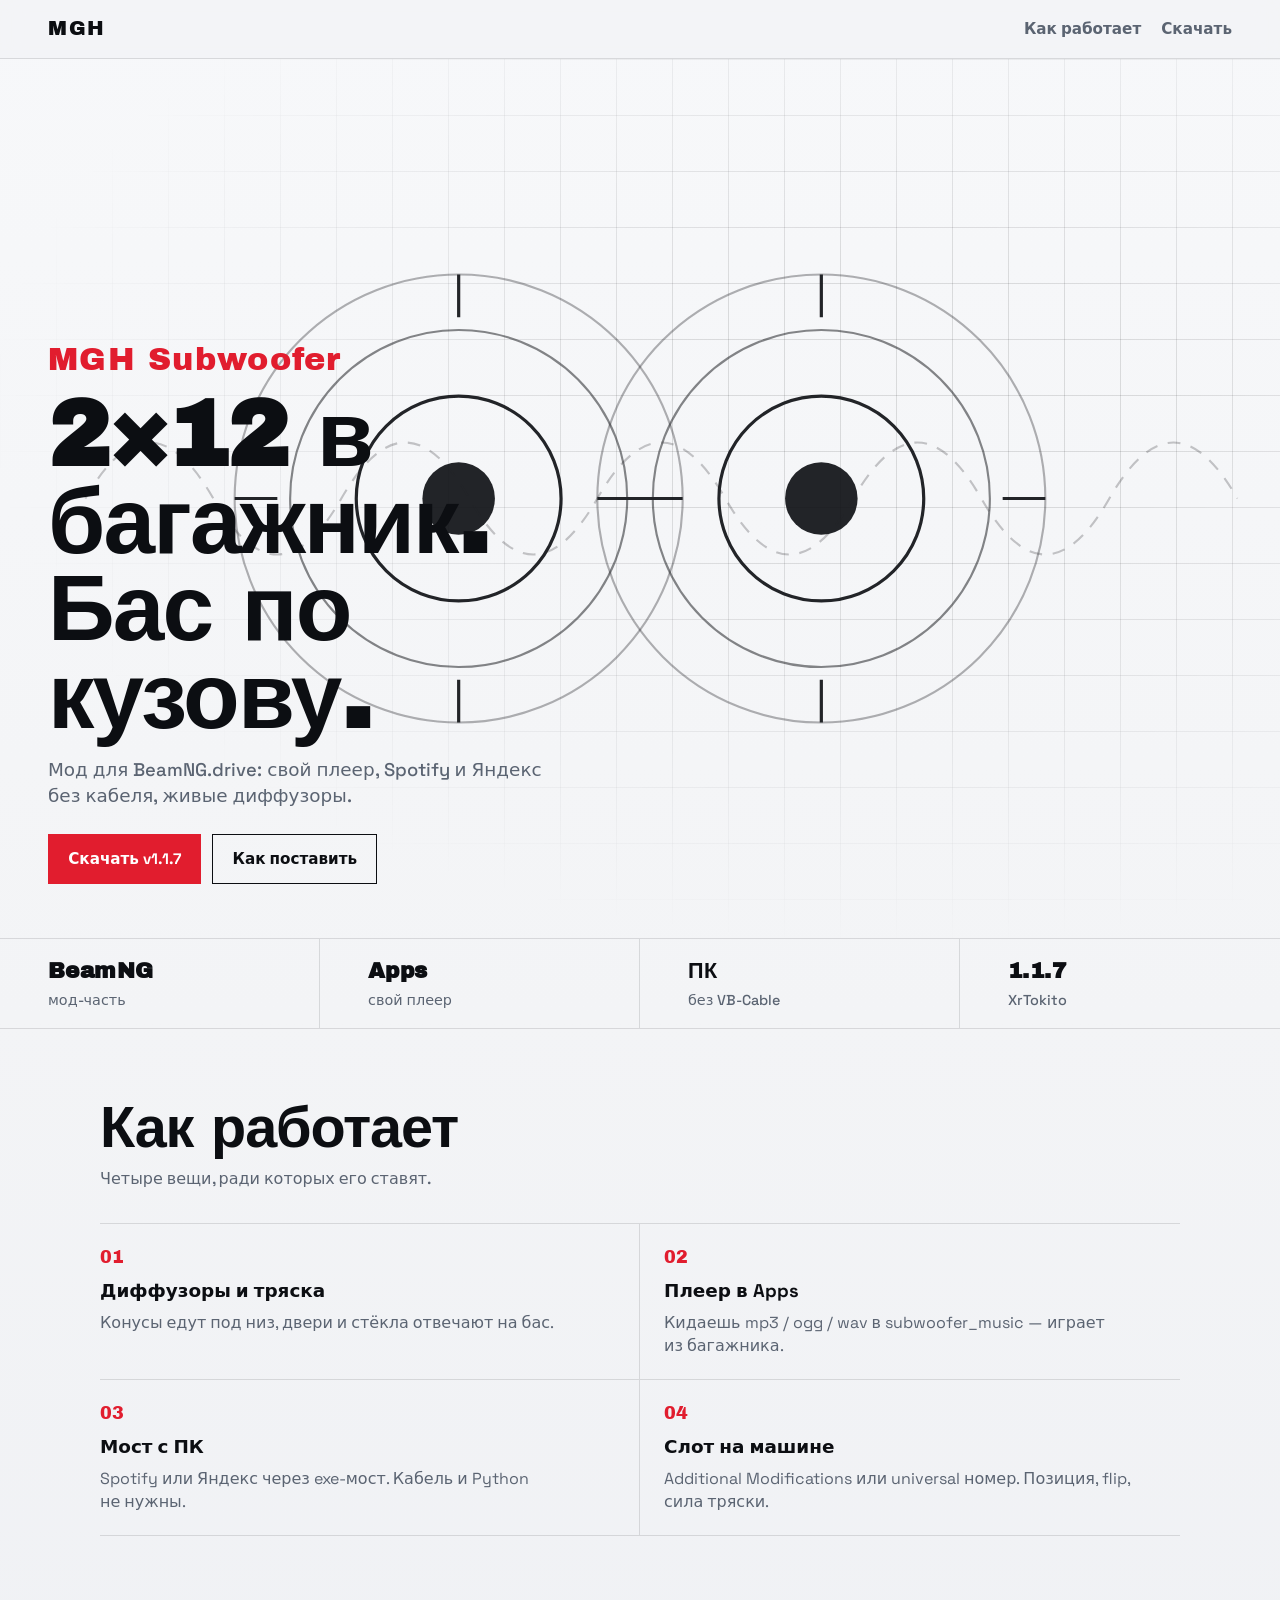
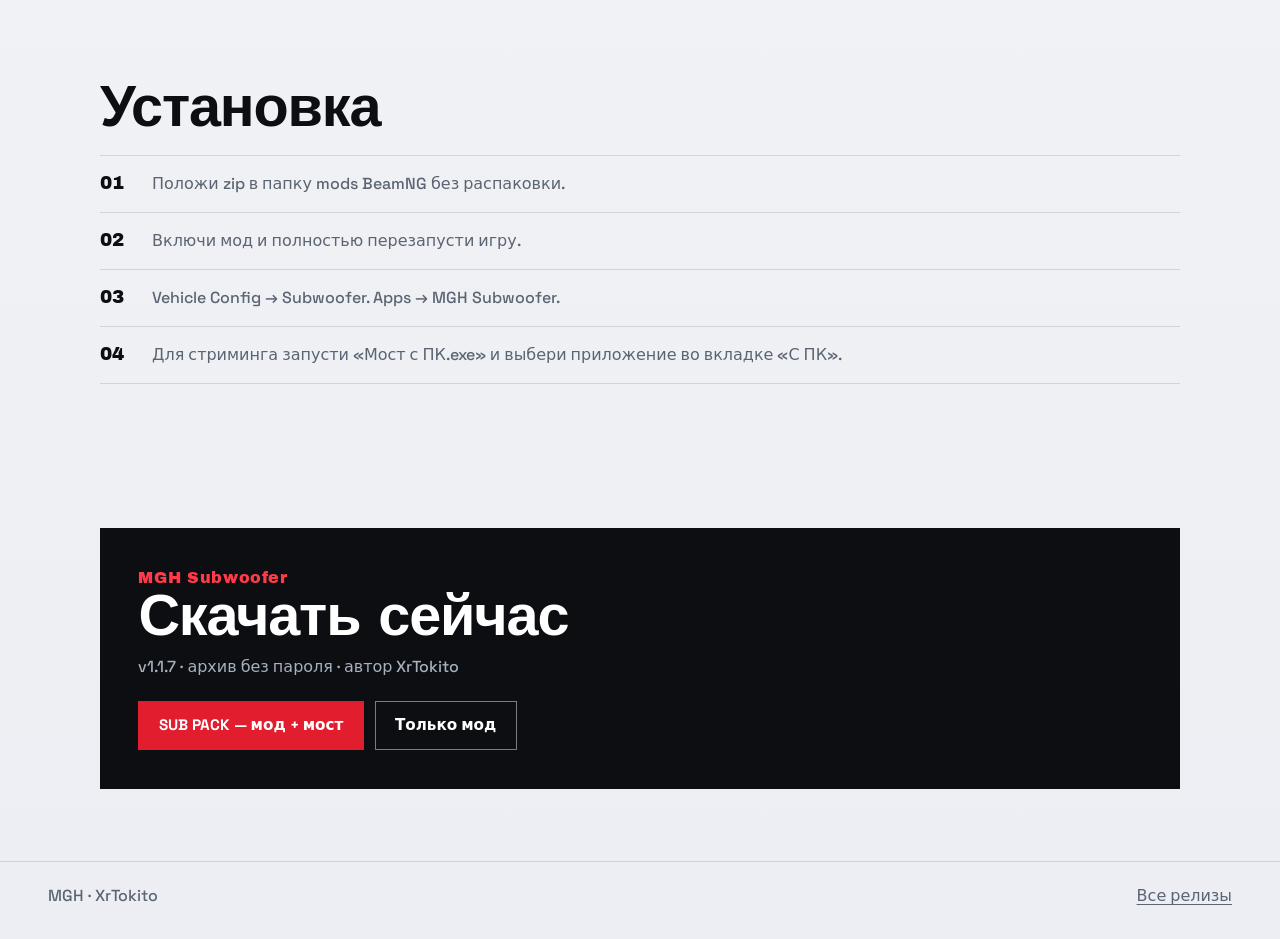
==== index.html @ 88560582 "Drop unused pathbox styles. Co-authored-by: Cursor <cursoragent@cursor.com>" ====
<!DOCTYPE html>
<html lang="ru">
<head>
  <meta charset="utf-8" />
  <meta name="viewport" content="width=device-width, initial-scale=1" />
  <title>MGH Subwoofer — мод для BeamNG.drive</title>
  <meta name="description" content="MGH Subwoofer 2x12: плеер, захват Spotify/Яндекс без кабеля, живые диффузоры и тряска кузова в BeamNG.drive." />
  <meta property="og:title" content="MGH Subwoofer" />
  <meta property="og:description" content="2×12 саб для BeamNG.drive. Скачать v1.1.7." />
  <meta name="theme-color" content="#F3F4F6" />
  <link rel="preconnect" href="https://fonts.googleapis.com" />
  <link rel="preconnect" href="https://fonts.gstatic.com" crossorigin />
  <link href="https://fonts.googleapis.com/css2?family=Archivo+Black&family=Space+Grotesk:wght@400;500;600;700&display=swap" rel="stylesheet" />
  <link rel="stylesheet" href="styles.css?v=8" />
</head>
<body>
  <a class="skip" href="#download">К скачиванию</a>

  <header class="nav">
    <a class="nav__logo" href="#">MGH</a>
    <div class="nav__links">
      <a href="#how">Как работает</a>
      <a href="#download">Скачать</a>
    </div>
  </header>

  <main>
    <section class="hero">
      <div class="hero__stage" aria-hidden="true">
        <div class="hero__grid"></div>
        <svg class="hero__cones" viewBox="0 0 1200 720" fill="none" xmlns="http://www.w3.org/2000/svg">
          <g class="cone cone--a">
            <circle cx="430" cy="360" r="210" stroke="currentColor" stroke-width="2" opacity=".35"/>
            <circle cx="430" cy="360" r="158" stroke="currentColor" stroke-width="2" opacity=".55"/>
            <circle cx="430" cy="360" r="96" stroke="currentColor" stroke-width="3"/>
            <circle cx="430" cy="360" r="34" fill="currentColor"/>
            <path class="pulse" d="M430 150v40M430 530v40M220 360h40M600 360h40" stroke="currentColor" stroke-width="3"/>
          </g>
          <g class="cone cone--b">
            <circle cx="770" cy="360" r="210" stroke="currentColor" stroke-width="2" opacity=".35"/>
            <circle cx="770" cy="360" r="158" stroke="currentColor" stroke-width="2" opacity=".55"/>
            <circle cx="770" cy="360" r="96" stroke="currentColor" stroke-width="3"/>
            <circle cx="770" cy="360" r="34" fill="currentColor"/>
            <path class="pulse" d="M770 150v40M770 530v40M560 360h40M940 360h40" stroke="currentColor" stroke-width="3"/>
          </g>
          <path class="wave" d="M80 360c40-70 80-70 120 0s80 70 120 0 80-70 120 0 80 70 120 0 80-70 120 0 80 70 120 0 80-70 120 0 80 70 120 0 80-70 120 0" stroke="currentColor" stroke-width="2" opacity=".25"/>
        </svg>
      </div>

      <div class="hero__content">
        <p class="hero__brand">MGH Subwoofer</p>
        <h1>2×12 в багажник.<br/>Бас по кузову.</h1>
        <p class="hero__text">Мод для BeamNG.drive: свой плеер, Spotify и Яндекс без кабеля, живые диффузоры.</p>
        <div class="hero__actions">
          <a class="btn btn--solid" href="#download">Скачать v1.1.7</a>
          <a class="btn btn--line" href="#how">Как поставить</a>
        </div>
      </div>
    </section>

    <section class="rail" aria-label="Факты">
      <div><b>BeamNG</b><span>мод-часть</span></div>
      <div><b>Apps</b><span>свой плеер</span></div>
      <div><b>ПК</b><span>без VB-Cable</span></div>
      <div><b>1.1.7</b><span>XrTokito</span></div>
    </section>

    <section class="how" id="how">
      <div class="how__head">
        <h2>Как работает</h2>
        <p>Четыре вещи, ради которых его ставят.</p>
      </div>
      <div class="how__list">
        <article>
          <span>01</span>
          <h3>Диффузоры и тряска</h3>
          <p>Конусы едут под низ, двери и стёкла отвечают на бас.</p>
        </article>
        <article>
          <span>02</span>
          <h3>Плеер в Apps</h3>
          <p>Кидаешь mp3 / ogg / wav в subwoofer_music — играет из багажника.</p>
        </article>
        <article>
          <span>03</span>
          <h3>Мост с ПК</h3>
          <p>Spotify или Яндекс через exe-мост. Кабель и Python не нужны.</p>
        </article>
        <article>
          <span>04</span>
          <h3>Слот на машине</h3>
          <p>Additional Modifications или universal номер. Позиция, flip, сила тряски.</p>
        </article>
      </div>
    </section>

    <section class="path">
      <h2>Установка</h2>
      <ol>
        <li>Положи zip в папку mods BeamNG без распаковки.</li>
        <li>Включи мод и полностью перезапусти игру.</li>
        <li>Vehicle Config → Subwoofer. Apps → MGH Subwoofer.</li>
        <li>Для стриминга запусти «Мост с ПК.exe» и выбери приложение во вкладке «С ПК».</li>
      </ol>
    </section>

    <section class="get" id="download">
      <div class="get__box">
        <p class="get__brand">MGH Subwoofer</p>
        <h2>Скачать сейчас</h2>
        <p>v1.1.7 · архив без пароля · автор XrTokito</p>
        <div class="get__btns">
          <a class="btn btn--solid" href="https://github.com/RqSoulSS/mgh-subwoofer-releases/releases/download/v1.1.7/MGH_SUB_PACK.zip">SUB PACK — мод + мост</a>
          <a class="btn btn--line" href="https://github.com/RqSoulSS/mgh-subwoofer-releases/releases/download/v1.1.7/MGH_Subwoofer_solo.zip">Только мод</a>
        </div>
      </div>
    </section>
  </main>

  <footer class="foot">
    <span>MGH · XrTokito</span>
    <a href="https://github.com/RqSoulSS/mgh-subwoofer-releases/releases">Все релизы</a>
  </footer>

  <script src="main.js?v=3"></script>
</body>
</html>
---- styles.css ----
:root {
  --bg: #f3f4f6;
  --bg-2: #e7e9ee;
  --ink: #0c0e12;
  --mute: #5b6472;
  --line: rgba(12, 14, 18, 0.12);
  --signal: #e11d2e;
  --signal-2: #ff3b4a;
  --steel: #9aa3b2;
  --display: "Archivo Black", Impact, sans-serif;
  --body: "Space Grotesk", system-ui, sans-serif;
  --pad: clamp(1.1rem, 4vw, 3rem);
  --max: 1080px;
  --ease: cubic-bezier(0.2, 0.9, 0.2, 1);
}

*,
*::before,
*::after { box-sizing: border-box; }

html { scroll-behavior: smooth; }

body {
  margin: 0;
  color: var(--ink);
  font-family: var(--body);
  background:
    linear-gradient(180deg, #f7f8fa 0%, var(--bg) 40%, #eceef3 100%);
  line-height: 1.45;
  -webkit-font-smoothing: antialiased;
}

a { color: inherit; text-decoration: none; }
.skip {
  position: absolute;
  left: -999px;
  top: 0;
  background: var(--ink);
  color: #fff;
  padding: 0.6rem 1rem;
  z-index: 50;
}
.skip:focus { left: 1rem; top: 1rem; }

.nav {
  position: sticky;
  top: 0;
  z-index: 30;
  display: flex;
  justify-content: space-between;
  align-items: center;
  gap: 1rem;
  padding: 0.9rem var(--pad);
  background: rgba(243, 244, 246, 0.86);
  backdrop-filter: blur(12px);
  border-bottom: 1px solid var(--line);
}

.nav__logo {
  font-family: var(--display);
  letter-spacing: 0.08em;
  font-size: 1.25rem;
  cursor: pointer;
}

.nav__links {
  display: flex;
  gap: 1.25rem;
  font-weight: 600;
  font-size: 0.95rem;
  color: var(--mute);
}
.nav__links a { cursor: pointer; transition: color 160ms var(--ease); }
.nav__links a:hover,
.nav__links a:focus-visible { color: var(--ink); }
.nav__links a:focus-visible { outline: 2px solid var(--signal); outline-offset: 4px; }

.hero {
  position: relative;
  min-height: min(100svh, 880px);
  display: grid;
  align-items: end;
  overflow: hidden;
  border-bottom: 1px solid var(--line);
}

.hero__stage {
  position: absolute;
  inset: 0;
  color: var(--ink);
}

.hero__grid {
  position: absolute;
  inset: 0;
  background-image:
    linear-gradient(var(--line) 1px, transparent 1px),
    linear-gradient(90deg, var(--line) 1px, transparent 1px);
  background-size: 56px 56px;
  mask-image: radial-gradient(ellipse at 70% 40%, #000 20%, transparent 72%);
}

.hero__cones {
  position: absolute;
  inset: 0;
  width: 100%;
  height: 100%;
  opacity: 0.9;
}

.cone--a { transform-origin: 430px 360px; animation: thump 2.4s var(--ease) infinite; }
.cone--b { transform-origin: 770px 360px; animation: thump 2.4s var(--ease) 0.18s infinite; }
.pulse { animation: tick 2.4s var(--ease) infinite; }
.wave {
  stroke-dasharray: 12 10;
  animation: flow 8s linear infinite;
}

.hero__content {
  position: relative;
  z-index: 1;
  padding: clamp(5rem, 14vh, 8rem) var(--pad) clamp(2.4rem, 6vh, 3.5rem);
  max-width: 720px;
}

.hero__brand {
  margin: 0 0 0.55rem;
  font-family: var(--display);
  font-size: clamp(1.35rem, 2.8vw, 2rem);
  letter-spacing: 0.04em;
  color: var(--signal);
  animation: up 0.8s var(--ease) both;
}

.hero h1 {
  margin: 0;
  font-family: var(--display);
  font-size: clamp(2.8rem, 9vw, 5.8rem);
  line-height: 0.94;
  letter-spacing: -0.02em;
  text-wrap: balance;
  animation: up 0.9s var(--ease) 0.08s both;
}

.hero__text {
  margin: 1rem 0 0;
  max-width: 32rem;
  color: var(--mute);
  font-size: clamp(1rem, 2vw, 1.15rem);
  font-weight: 500;
  text-wrap: pretty;
  animation: up 0.9s var(--ease) 0.16s both;
}

.hero__actions {
  display: flex;
  flex-wrap: wrap;
  gap: 0.7rem;
  margin-top: 1.5rem;
  animation: up 0.9s var(--ease) 0.24s both;
}

.btn {
  display: inline-flex;
  align-items: center;
  justify-content: center;
  min-height: 48px;
  padding: 0.8rem 1.2rem;
  border: 1.5px solid transparent;
  font-family: var(--body);
  font-weight: 700;
  font-size: 0.95rem;
  cursor: pointer;
  transition: transform 160ms var(--ease), background 160ms var(--ease), color 160ms var(--ease), border-color 160ms var(--ease);
}
.btn:hover { transform: translateY(-1px); }
.btn:active { transform: none; }
.btn:focus-visible { outline: 2px solid var(--ink); outline-offset: 3px; }

.btn--solid {
  background: var(--signal);
  color: #fff;
}
.btn--solid:hover { background: var(--signal-2); }

.btn--line {
  background: transparent;
  border-color: var(--ink);
  color: var(--ink);
}
.btn--line:hover { background: var(--ink); color: #fff; }

.rail {
  display: grid;
  grid-template-columns: repeat(4, 1fr);
  border-bottom: 1px solid var(--line);
}
.rail > div {
  padding: 1.1rem var(--pad);
  border-right: 1px solid var(--line);
}
.rail > div:last-child { border-right: 0; }
.rail b {
  display: block;
  font-family: var(--display);
  font-size: 1.35rem;
  letter-spacing: 0.02em;
}
.rail span {
  color: var(--mute);
  font-size: 0.9rem;
  font-weight: 500;
}

.how,
.path,
.get {
  padding: clamp(3rem, 8vh, 5rem) var(--pad);
  max-width: calc(var(--max) + 2 * var(--pad));
  margin: 0 auto;
}

.how__head {
  max-width: 28rem;
  margin-bottom: 2rem;
}
.how__head h2,
.path h2,
.get h2 {
  margin: 0;
  font-family: var(--display);
  font-size: clamp(2.2rem, 5.5vw, 3.6rem);
  letter-spacing: -0.02em;
  line-height: 0.95;
  text-wrap: balance;
}
.how__head p,
.get__box > p:not(.get__brand) {
  margin: 0.7rem 0 0;
  color: var(--mute);
  font-weight: 500;
  text-wrap: pretty;
}

.how__list {
  display: grid;
  grid-template-columns: repeat(2, minmax(0, 1fr));
  gap: 0;
  border-top: 1px solid var(--line);
}
.how__list article {
  padding: 1.35rem 1.1rem 1.35rem 0;
  border-bottom: 1px solid var(--line);
}
.how__list article:nth-child(odd) {
  padding-right: 1.5rem;
  border-right: 1px solid var(--line);
}
.how__list article:nth-child(even) {
  padding-left: 1.5rem;
}
.how__list span {
  display: block;
  font-family: var(--display);
  color: var(--signal);
  font-size: 1.1rem;
  margin-bottom: 0.45rem;
}
.how__list h3 {
  margin: 0 0 0.4rem;
  font-size: 1.15rem;
}
.how__list p {
  margin: 0;
  color: var(--mute);
  text-wrap: pretty;
}

.path ol {
  margin: 1.25rem 0 0;
  padding: 0;
  list-style: none;
  counter-reset: step;
}
.path li {
  counter-increment: step;
  display: grid;
  grid-template-columns: 2.4rem minmax(0, 1fr);
  gap: 0.85rem;
  align-items: start;
  padding: 1rem 0;
  border-top: 1px solid var(--line);
  color: var(--mute);
  font-weight: 500;
  text-wrap: pretty;
}
.path li::before {
  content: counter(step, decimal-leading-zero);
  font-family: var(--display);
  color: var(--ink);
  font-size: 1.15rem;
  line-height: 1.3;
}
.path li:last-child { border-bottom: 1px solid var(--line); }

.get__box {
  padding: clamp(1.5rem, 4vw, 2.4rem);
  background: var(--ink);
  color: #f5f6f8;
}
.get__brand {
  margin: 0;
  font-family: var(--display);
  color: var(--signal-2);
  letter-spacing: 0.04em;
}
.get h2 { color: #fff; }
.get__box > p:not(.get__brand) { color: #a7b0bd; }
.get__btns {
  display: flex;
  flex-wrap: wrap;
  gap: 0.7rem;
  margin-top: 1.4rem;
}
.get .btn--solid { background: var(--signal); }
.get .btn--line {
  border-color: rgba(255, 255, 255, 0.45);
  color: #fff;
}
.get .btn--line:hover {
  background: #fff;
  color: var(--ink);
  border-color: #fff;
}

.foot {
  display: flex;
  justify-content: space-between;
  gap: 1rem;
  flex-wrap: wrap;
  padding: 1.4rem var(--pad) 2rem;
  border-top: 1px solid var(--line);
  color: var(--mute);
  font-weight: 500;
}
.foot a {
  text-decoration: underline;
  text-underline-offset: 3px;
  cursor: pointer;
}

.reveal {
  opacity: 0;
  transform: translateY(16px);
  transition: opacity 0.65s var(--ease), transform 0.65s var(--ease);
}
.reveal.in { opacity: 1; transform: none; }

@keyframes up {
  from { opacity: 0; transform: translateY(18px); }
  to { opacity: 1; transform: none; }
}
@keyframes thump {
  0%, 100% { transform: scale(1); }
  45% { transform: scale(1.035); }
  60% { transform: scale(0.992); }
}
@keyframes tick {
  0%, 100% { opacity: 0.25; }
  45% { opacity: 1; }
}
@keyframes flow {
  to { stroke-dashoffset: -220; }
}

@media (max-width: 820px) {
  .rail { grid-template-columns: 1fr 1fr; }
  .rail > div:nth-child(2) { border-right: 0; }
  .how__list { grid-template-columns: 1fr; }
  .how__list article:nth-child(odd),
  .how__list article:nth-child(even) {
    padding-left: 0;
    padding-right: 0;
    border-right: 0;
  }
}

@media (max-width: 560px) {
  .rail { grid-template-columns: 1fr; }
  .rail > div { border-right: 0; }
  .hero__actions,
  .get__btns { flex-direction: column; }
  .btn { width: 100%; }
  .hero__cones { opacity: 0.45; transform: scale(1.25); transform-origin: 70% 40%; }
}

@media (prefers-reduced-motion: reduce) {
  html { scroll-behavior: auto; }
  .cone--a, .cone--b, .pulse, .wave,
  .hero__brand, .hero h1, .hero__text, .hero__actions,
  .reveal {
    animation: none !important;
    transition: none !important;
    opacity: 1;
    transform: none;
  }
}
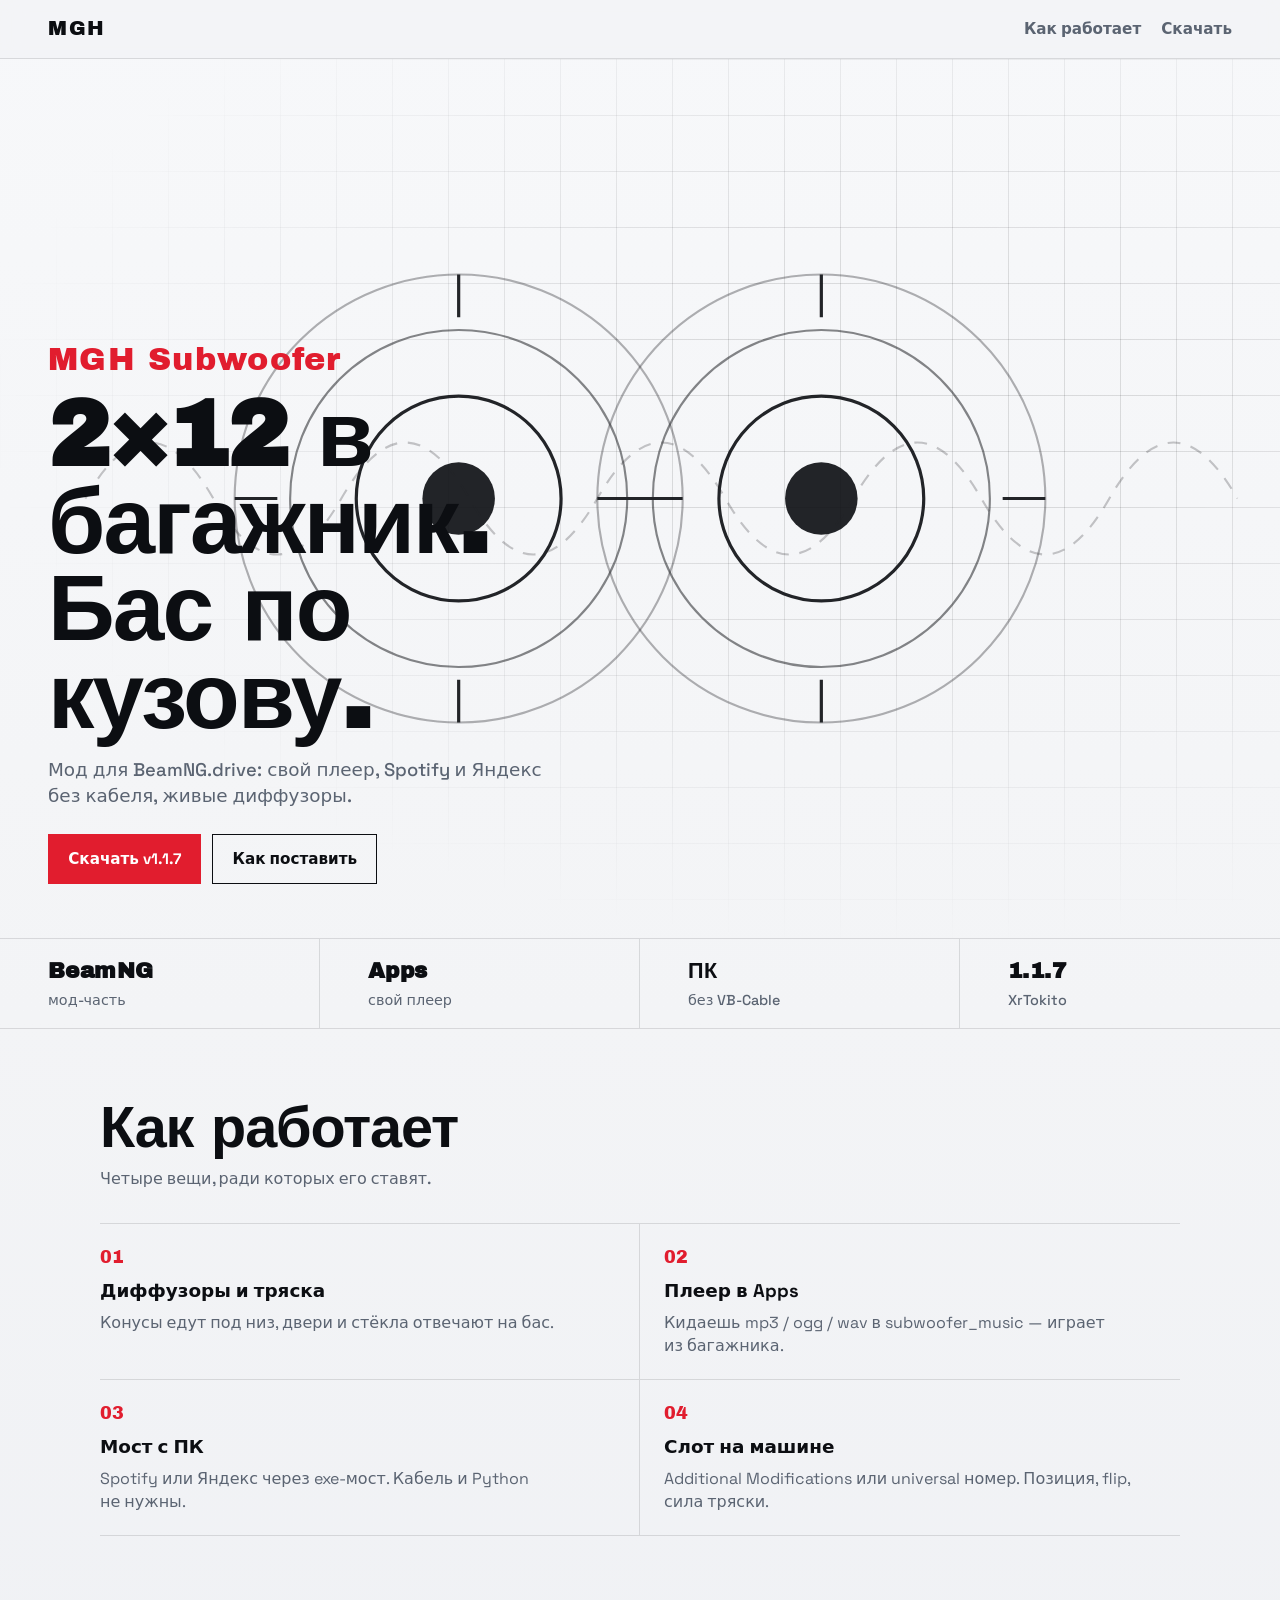
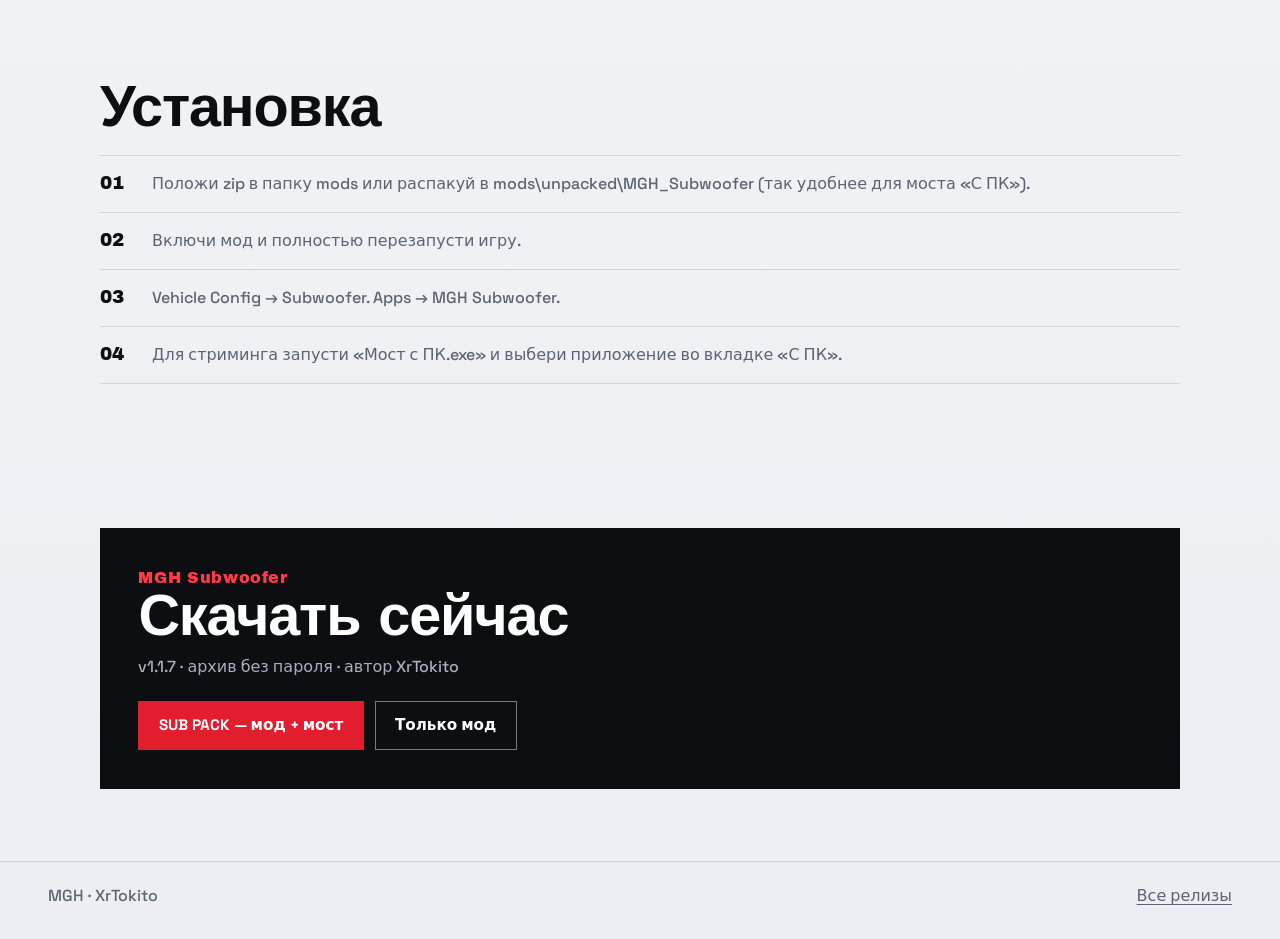
==== commit 0d08bdcd: "Mention zip and unpacked install options. Co-authored-by: Cursor <cursoragent@cursor.com>" ====
--- a/index.html
+++ b/index.html
@@ -11,7 +11,7 @@
   <link rel="preconnect" href="https://fonts.googleapis.com" />
   <link rel="preconnect" href="https://fonts.gstatic.com" crossorigin />
   <link href="https://fonts.googleapis.com/css2?family=Archivo+Black&family=Space+Grotesk:wght@400;500;600;700&display=swap" rel="stylesheet" />
-  <link rel="stylesheet" href="styles.css?v=8" />
+  <link rel="stylesheet" href="styles.css?v=9" />
 </head>
 <body>
   <a class="skip" href="#download">К скачиванию</a>
@@ -97,7 +97,7 @@
     <section class="path">
       <h2>Установка</h2>
       <ol>
-        <li>Положи zip в папку mods BeamNG без распаковки.</li>
+        <li>Положи zip в папку mods или распакуй в mods\unpacked\MGH_Subwoofer (так удобнее для моста «С ПК»).</li>
         <li>Включи мод и полностью перезапусти игру.</li>
         <li>Vehicle Config → Subwoofer. Apps → MGH Subwoofer.</li>
         <li>Для стриминга запусти «Мост с ПК.exe» и выбери приложение во вкладке «С ПК».</li>
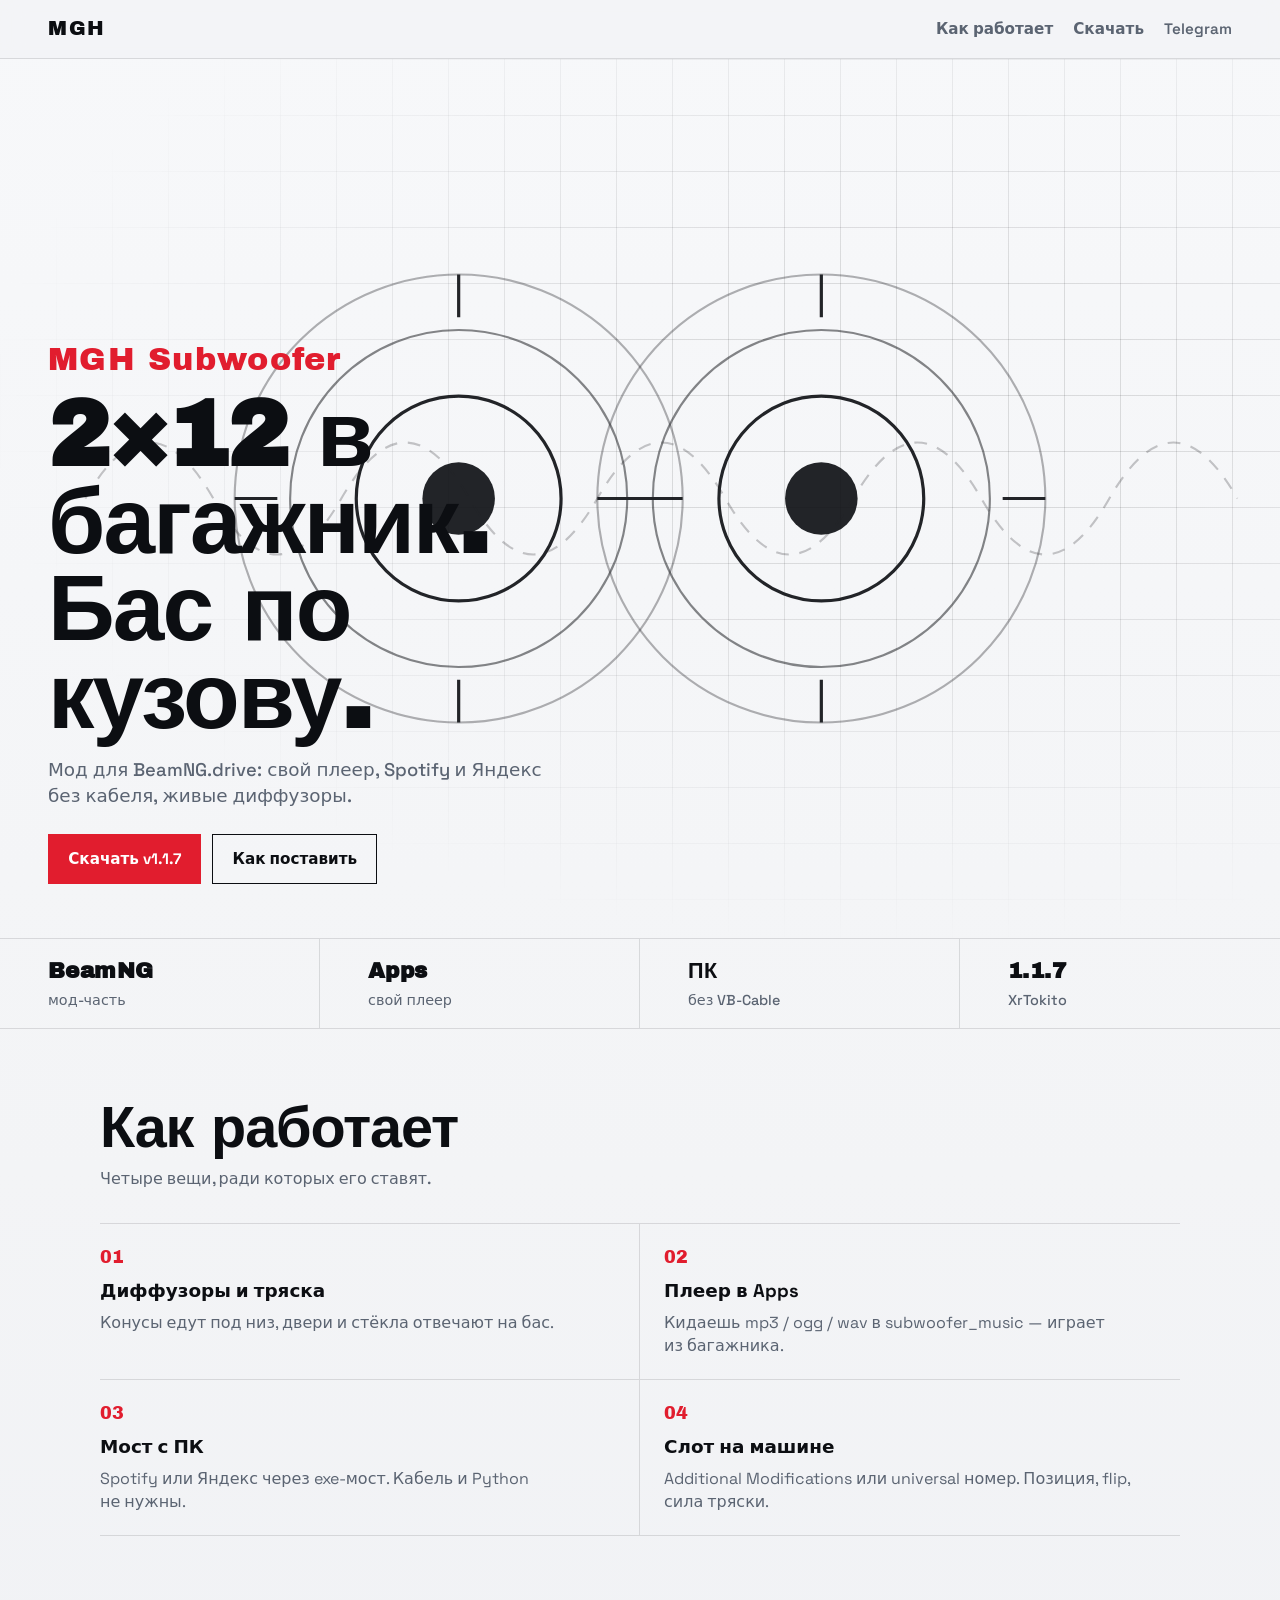
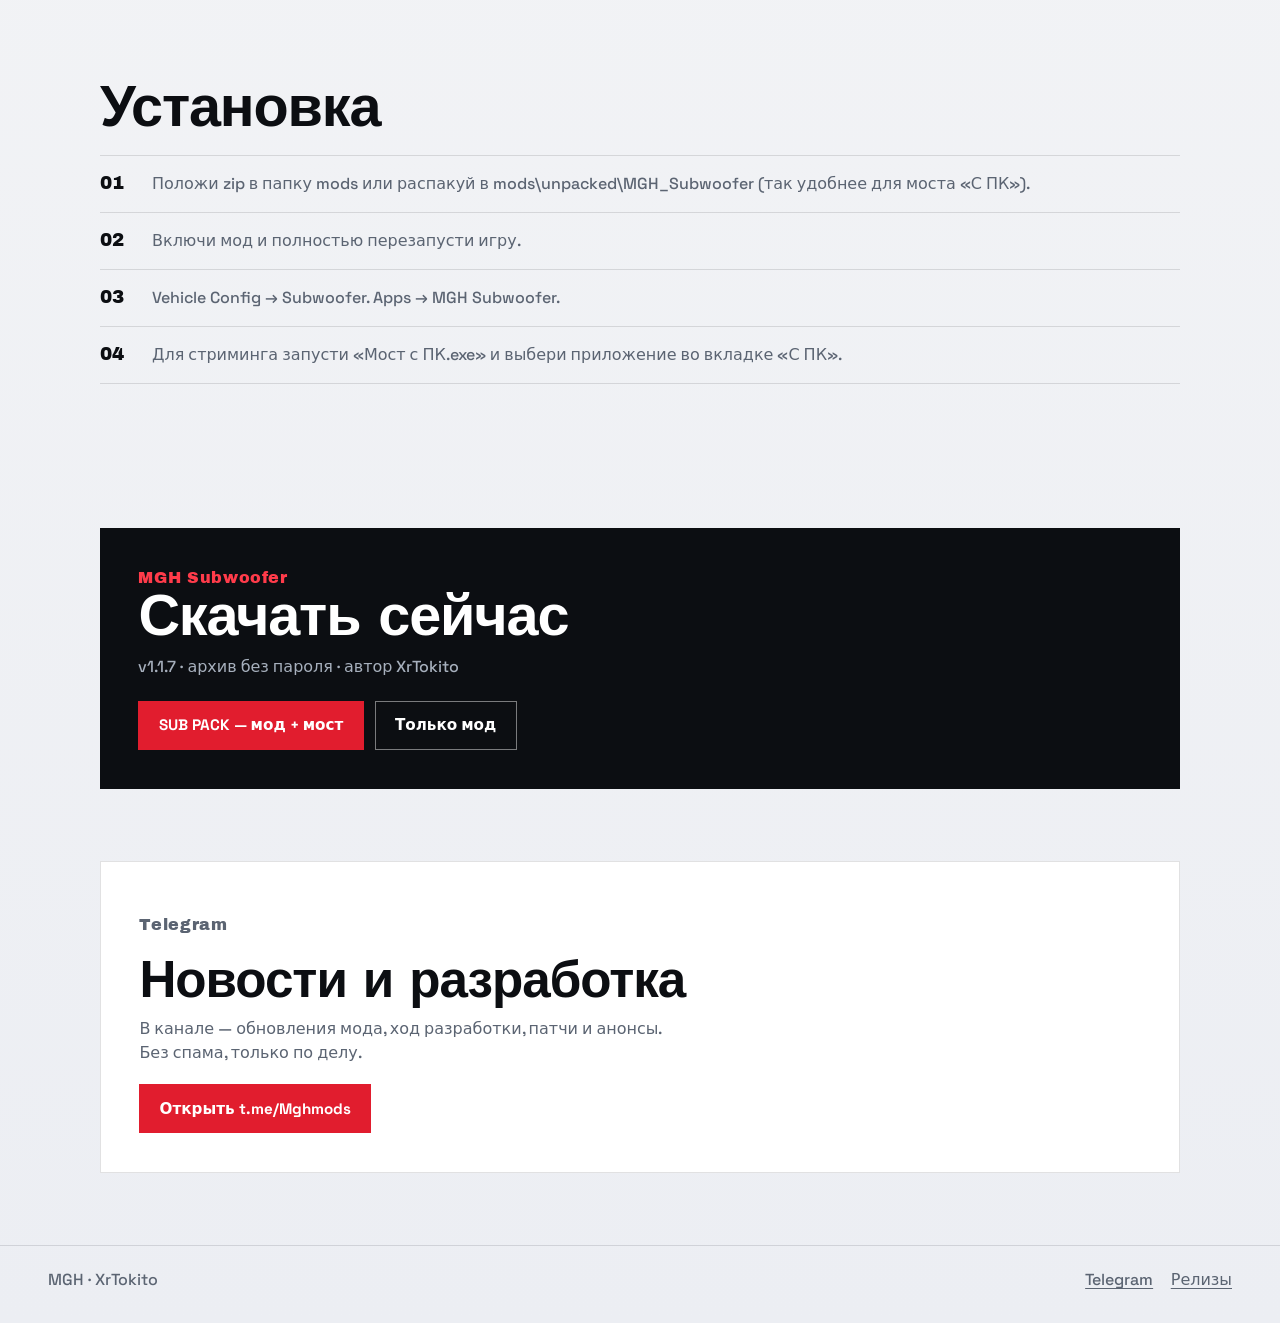
==== commit efda98a7: "Add Telegram channel section and light brand assets. Co-authored-by: Cursor <cursoragent@cursor.com>" ====
--- a/index.html
+++ b/index.html
@@ -11,7 +11,7 @@
   <link rel="preconnect" href="https://fonts.googleapis.com" />
   <link rel="preconnect" href="https://fonts.gstatic.com" crossorigin />
   <link href="https://fonts.googleapis.com/css2?family=Archivo+Black&family=Space+Grotesk:wght@400;500;600;700&display=swap" rel="stylesheet" />
-  <link rel="stylesheet" href="styles.css?v=9" />
+  <link rel="stylesheet" href="styles.css?v=10" />
 </head>
 <body>
   <a class="skip" href="#download">К скачиванию</a>
@@ -21,6 +21,7 @@
     <div class="nav__links">
       <a href="#how">Как работает</a>
       <a href="#download">Скачать</a>
+      <a href="https://t.me/Mghmods" rel="noopener" target="_blank">Telegram</a>
     </div>
   </header>
 
@@ -115,11 +116,23 @@
         </div>
       </div>
     </section>
+
+    <section class="tg" id="telegram">
+      <div class="tg__box">
+        <p class="tg__kicker">Telegram</p>
+        <h2>Новости и разработка</h2>
+        <p>В канале — обновления мода, ход разработки, патчи и анонсы. Без спама, только по делу.</p>
+        <a class="btn btn--solid" href="https://t.me/Mghmods" rel="noopener" target="_blank">Открыть t.me/Mghmods</a>
+      </div>
+    </section>
   </main>
 
   <footer class="foot">
     <span>MGH · XrTokito</span>
-    <a href="https://github.com/RqSoulSS/mgh-subwoofer-releases/releases">Все релизы</a>
+    <div class="foot__links">
+      <a href="https://t.me/Mghmods" rel="noopener" target="_blank">Telegram</a>
+      <a href="https://github.com/RqSoulSS/mgh-subwoofer-releases/releases">Релизы</a>
+    </div>
   </footer>
 
   <script src="main.js?v=3"></script>
--- a/styles.css
+++ b/styles.css
@@ -333,6 +333,37 @@
   border-color: #fff;
 }
 
+.tg {
+  padding: 0 var(--pad) clamp(3rem, 8vh, 5rem);
+  max-width: calc(var(--max) + 2 * var(--pad));
+  margin: 0 auto;
+}
+.tg__box {
+  padding: clamp(1.5rem, 4vw, 2.4rem);
+  border: 1px solid var(--line);
+  background: #fff;
+}
+.tg__kicker {
+  margin: 0;
+  font-family: var(--display);
+  color: var(--signal);
+  letter-spacing: 0.04em;
+}
+.tg h2 {
+  margin: 0.35rem 0 0;
+  font-family: var(--display);
+  font-size: clamp(2rem, 5vw, 3.2rem);
+  letter-spacing: -0.02em;
+  line-height: 0.95;
+}
+.tg p {
+  margin: 0.8rem 0 1.25rem;
+  max-width: 34rem;
+  color: var(--mute);
+  font-weight: 500;
+  text-wrap: pretty;
+}
+
 .foot {
   display: flex;
   justify-content: space-between;
@@ -342,6 +373,10 @@
   border-top: 1px solid var(--line);
   color: var(--mute);
   font-weight: 500;
+}
+.foot__links {
+  display: flex;
+  gap: 1.1rem;
 }
 .foot a {
   text-decoration: underline;
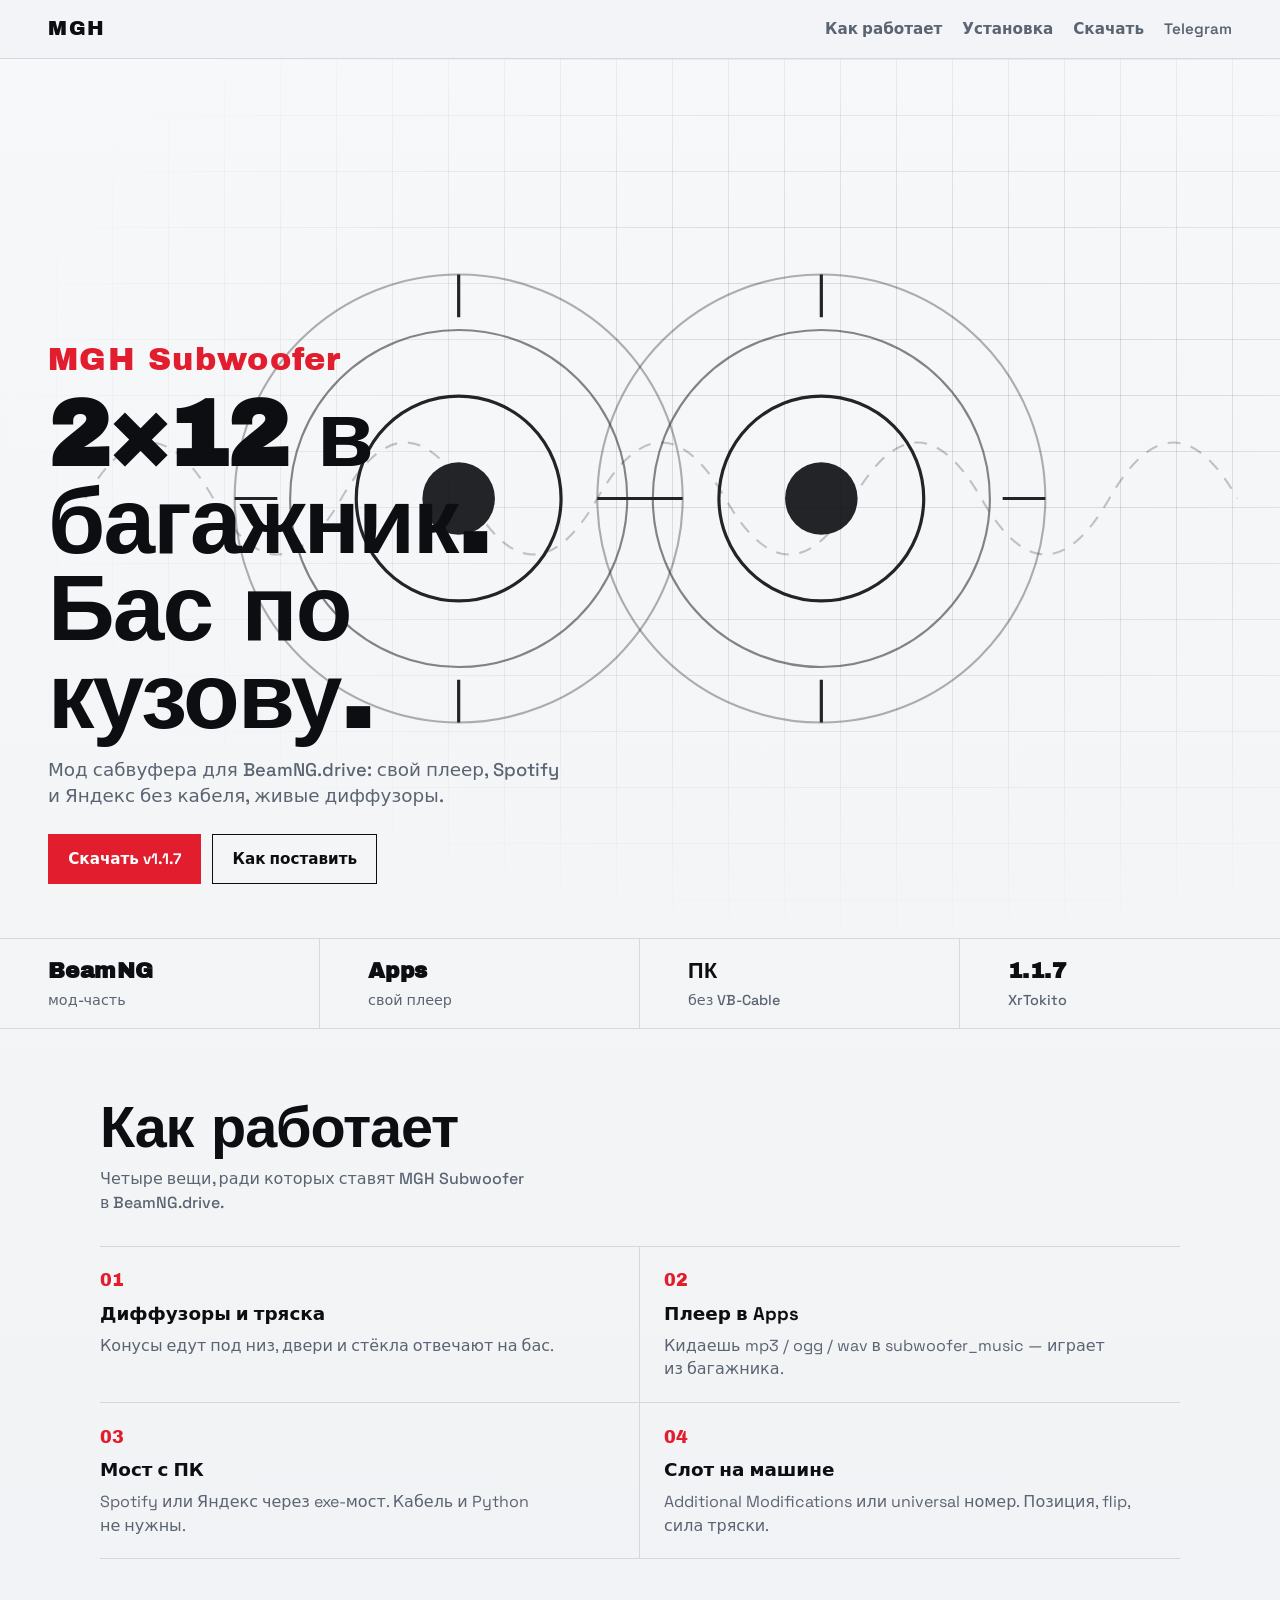
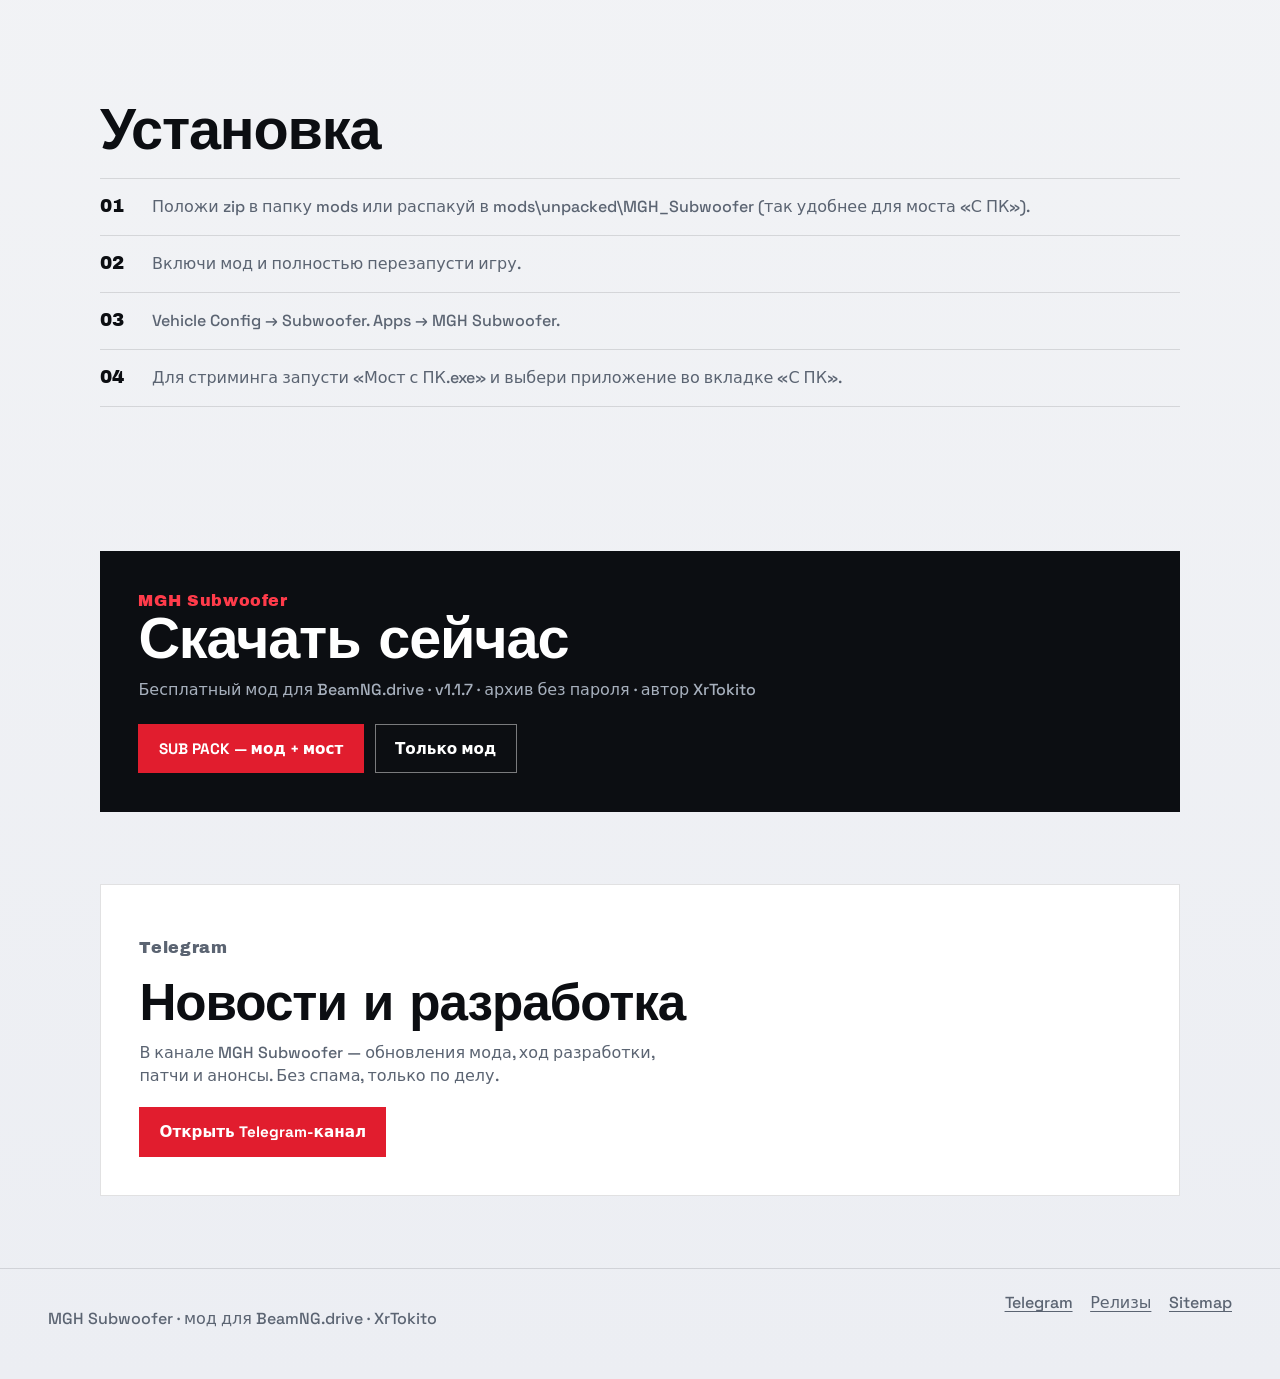
==== commit ea09dcaa: "Add SEO meta, JSON-LD, robots.txt and sitemap. Co-authored-by: Cursor <cursoragent@cursor.com>" ====
--- a/index.html
+++ b/index.html
@@ -3,33 +3,143 @@
 <head>
   <meta charset="utf-8" />
   <meta name="viewport" content="width=device-width, initial-scale=1" />
-  <title>MGH Subwoofer — мод для BeamNG.drive</title>
-  <meta name="description" content="MGH Subwoofer 2x12: плеер, захват Spotify/Яндекс без кабеля, живые диффузоры и тряска кузова в BeamNG.drive." />
-  <meta property="og:title" content="MGH Subwoofer" />
-  <meta property="og:description" content="2×12 саб для BeamNG.drive. Скачать v1.1.7." />
+  <title>MGH Subwoofer 2x12 — скачать мод сабвуфера для BeamNG.drive</title>
+  <meta name="description" content="Скачать MGH Subwoofer 2x12 для BeamNG.drive: саб в багажник, плеер, Spotify и Яндекс без кабеля, живые диффузоры и тряска кузова. Версия 1.1.7, автор XrTokito." />
+  <meta name="keywords" content="MGH Subwoofer, BeamNG, BeamNG.drive, мод, сабвуфер, subwoofer, скачать, Spotify, Яндекс.Музыка, XrTokito" />
+  <meta name="author" content="XrTokito" />
+  <meta name="robots" content="index, follow, max-image-preview:large" />
+  <meta name="googlebot" content="index, follow" />
   <meta name="theme-color" content="#F3F4F6" />
+  <meta name="color-scheme" content="light" />
+  <link rel="canonical" href="https://rqsoulss.github.io/mgh-subwoofer-releases/" />
+  <link rel="alternate" hreflang="ru" href="https://rqsoulss.github.io/mgh-subwoofer-releases/" />
+  <link rel="alternate" hreflang="x-default" href="https://rqsoulss.github.io/mgh-subwoofer-releases/" />
+
+  <meta property="og:type" content="website" />
+  <meta property="og:locale" content="ru_RU" />
+  <meta property="og:site_name" content="MGH Subwoofer" />
+  <meta property="og:url" content="https://rqsoulss.github.io/mgh-subwoofer-releases/" />
+  <meta property="og:title" content="MGH Subwoofer 2x12 — мод для BeamNG.drive" />
+  <meta property="og:description" content="Саб 2×12: свой плеер, Spotify/Яндекс без кабеля, живые диффузоры. Скачать v1.1.7." />
+  <meta property="og:image" content="https://rqsoulss.github.io/mgh-subwoofer-releases/assets/tg_post.png" />
+  <meta property="og:image:alt" content="MGH Subwoofer — мод сабвуфера для BeamNG.drive" />
+  <meta property="og:image:width" content="1280" />
+  <meta property="og:image:height" content="720" />
+
+  <meta name="twitter:card" content="summary_large_image" />
+  <meta name="twitter:title" content="MGH Subwoofer 2x12 — мод для BeamNG.drive" />
+  <meta name="twitter:description" content="Саб в багажник: плеер, звук с ПК без кабеля, живой бас. Скачать v1.1.7." />
+  <meta name="twitter:image" content="https://rqsoulss.github.io/mgh-subwoofer-releases/assets/tg_post.png" />
+
+  <link rel="icon" href="assets/tg_avatar.jpg" type="image/jpeg" />
+  <link rel="apple-touch-icon" href="assets/tg_avatar.jpg" />
   <link rel="preconnect" href="https://fonts.googleapis.com" />
   <link rel="preconnect" href="https://fonts.gstatic.com" crossorigin />
   <link href="https://fonts.googleapis.com/css2?family=Archivo+Black&family=Space+Grotesk:wght@400;500;600;700&display=swap" rel="stylesheet" />
-  <link rel="stylesheet" href="styles.css?v=10" />
+  <link rel="stylesheet" href="styles.css?v=11" />
+
+  <script type="application/ld+json">
+  {
+    "@context": "https://schema.org",
+    "@graph": [
+      {
+        "@type": "WebSite",
+        "@id": "https://rqsoulss.github.io/mgh-subwoofer-releases/#website",
+        "url": "https://rqsoulss.github.io/mgh-subwoofer-releases/",
+        "name": "MGH Subwoofer",
+        "description": "Официальная страница мода MGH Subwoofer 2x12 для BeamNG.drive",
+        "inLanguage": "ru",
+        "publisher": {
+          "@type": "Person",
+          "name": "XrTokito"
+        }
+      },
+      {
+        "@type": "WebPage",
+        "@id": "https://rqsoulss.github.io/mgh-subwoofer-releases/#webpage",
+        "url": "https://rqsoulss.github.io/mgh-subwoofer-releases/",
+        "name": "MGH Subwoofer 2x12 — скачать мод сабвуфера для BeamNG.drive",
+        "isPartOf": { "@id": "https://rqsoulss.github.io/mgh-subwoofer-releases/#website" },
+        "primaryImageOfPage": {
+          "@type": "ImageObject",
+          "url": "https://rqsoulss.github.io/mgh-subwoofer-releases/assets/tg_post.png"
+        },
+        "inLanguage": "ru"
+      },
+      {
+        "@type": "SoftwareApplication",
+        "@id": "https://rqsoulss.github.io/mgh-subwoofer-releases/#app",
+        "name": "MGH Subwoofer 2x12",
+        "applicationCategory": "GameMod",
+        "applicationSubCategory": "BeamNG.drive mod",
+        "operatingSystem": "Windows",
+        "softwareVersion": "1.1.7",
+        "downloadUrl": "https://github.com/RqSoulSS/mgh-subwoofer-releases/releases/tag/v1.1.7",
+        "installUrl": "https://github.com/RqSoulSS/mgh-subwoofer-releases/releases/download/v1.1.7/MGH_SUB_PACK.zip",
+        "image": "https://rqsoulss.github.io/mgh-subwoofer-releases/assets/tg_post.png",
+        "description": "Сабвуфер 2x12 для BeamNG.drive со своим плеером, захватом Spotify/Яндекс без кабеля, живыми диффузорами и тряской кузова.",
+        "author": {
+          "@type": "Person",
+          "name": "XrTokito"
+        },
+        "offers": {
+          "@type": "Offer",
+          "price": "0",
+          "priceCurrency": "USD",
+          "availability": "https://schema.org/InStock"
+        }
+      },
+      {
+        "@type": "FAQPage",
+        "mainEntity": [
+          {
+            "@type": "Question",
+            "name": "Как установить MGH Subwoofer в BeamNG.drive?",
+            "acceptedAnswer": {
+              "@type": "Answer",
+              "text": "Положите zip в папку mods или распакуйте в mods\\unpacked\\MGH_Subwoofer, включите мод и перезапустите игру. Затем поставьте Subwoofer в Vehicle Config и откройте Apps → MGH Subwoofer."
+            }
+          },
+          {
+            "@type": "Question",
+            "name": "Нужен ли VB-Cable для Spotify?",
+            "acceptedAnswer": {
+              "@type": "Answer",
+              "text": "Нет. Запустите «Мост с ПК.exe», включите трек и выберите приложение во вкладке «С ПК»."
+            }
+          },
+          {
+            "@type": "Question",
+            "name": "Где скачать MGH Subwoofer?",
+            "acceptedAnswer": {
+              "@type": "Answer",
+              "text": "На этой странице и в GitHub Releases: MGH_SUB_PACK.zip (мод + мост) или MGH_Subwoofer_solo.zip (только мод)."
+            }
+          }
+        ]
+      }
+    ]
+  }
+  </script>
 </head>
 <body>
   <a class="skip" href="#download">К скачиванию</a>
 
   <header class="nav">
-    <a class="nav__logo" href="#">MGH</a>
-    <div class="nav__links">
+    <a class="nav__logo" href="https://rqsoulss.github.io/mgh-subwoofer-releases/" aria-label="MGH Subwoofer — на главную">MGH</a>
+    <nav class="nav__links" aria-label="Разделы сайта">
       <a href="#how">Как работает</a>
+      <a href="#install">Установка</a>
       <a href="#download">Скачать</a>
-      <a href="https://t.me/Mghmods" rel="noopener" target="_blank">Telegram</a>
-    </div>
+      <a href="https://t.me/Mghmods" rel="noopener noreferrer" target="_blank">Telegram</a>
+    </nav>
   </header>
 
   <main>
-    <section class="hero">
+    <section class="hero" aria-labelledby="hero-title">
       <div class="hero__stage" aria-hidden="true">
         <div class="hero__grid"></div>
-        <svg class="hero__cones" viewBox="0 0 1200 720" fill="none" xmlns="http://www.w3.org/2000/svg">
+        <svg class="hero__cones" viewBox="0 0 1200 720" fill="none" xmlns="http://www.w3.org/2000/svg" role="img" aria-label="Схема двух диффузоров 2x12">
           <g class="cone cone--a">
             <circle cx="430" cy="360" r="210" stroke="currentColor" stroke-width="2" opacity=".35"/>
             <circle cx="430" cy="360" r="158" stroke="currentColor" stroke-width="2" opacity=".55"/>
@@ -50,8 +160,8 @@
 
       <div class="hero__content">
         <p class="hero__brand">MGH Subwoofer</p>
-        <h1>2×12 в багажник.<br/>Бас по кузову.</h1>
-        <p class="hero__text">Мод для BeamNG.drive: свой плеер, Spotify и Яндекс без кабеля, живые диффузоры.</p>
+        <h1 id="hero-title">2×12 в багажник.<br/>Бас по кузову.</h1>
+        <p class="hero__text">Мод сабвуфера для BeamNG.drive: свой плеер, Spotify и Яндекс без кабеля, живые диффузоры.</p>
         <div class="hero__actions">
           <a class="btn btn--solid" href="#download">Скачать v1.1.7</a>
           <a class="btn btn--line" href="#how">Как поставить</a>
@@ -59,17 +169,17 @@
       </div>
     </section>
 
-    <section class="rail" aria-label="Факты">
+    <section class="rail" aria-label="Кратко о моде">
       <div><b>BeamNG</b><span>мод-часть</span></div>
       <div><b>Apps</b><span>свой плеер</span></div>
       <div><b>ПК</b><span>без VB-Cable</span></div>
       <div><b>1.1.7</b><span>XrTokito</span></div>
     </section>
 
-    <section class="how" id="how">
+    <section class="how" id="how" aria-labelledby="how-title">
       <div class="how__head">
-        <h2>Как работает</h2>
-        <p>Четыре вещи, ради которых его ставят.</p>
+        <h2 id="how-title">Как работает</h2>
+        <p>Четыре вещи, ради которых ставят MGH Subwoofer в BeamNG.drive.</p>
       </div>
       <div class="how__list">
         <article>
@@ -95,8 +205,8 @@
       </div>
     </section>
 
-    <section class="path">
-      <h2>Установка</h2>
+    <section class="path" id="install" aria-labelledby="install-title">
+      <h2 id="install-title">Установка</h2>
       <ol>
         <li>Положи zip в папку mods или распакуй в mods\unpacked\MGH_Subwoofer (так удобнее для моста «С ПК»).</li>
         <li>Включи мод и полностью перезапусти игру.</li>
@@ -105,11 +215,11 @@
       </ol>
     </section>
 
-    <section class="get" id="download">
+    <section class="get" id="download" aria-labelledby="download-title">
       <div class="get__box">
         <p class="get__brand">MGH Subwoofer</p>
-        <h2>Скачать сейчас</h2>
-        <p>v1.1.7 · архив без пароля · автор XrTokito</p>
+        <h2 id="download-title">Скачать сейчас</h2>
+        <p>Бесплатный мод для BeamNG.drive · v1.1.7 · архив без пароля · автор XrTokito</p>
         <div class="get__btns">
           <a class="btn btn--solid" href="https://github.com/RqSoulSS/mgh-subwoofer-releases/releases/download/v1.1.7/MGH_SUB_PACK.zip">SUB PACK — мод + мост</a>
           <a class="btn btn--line" href="https://github.com/RqSoulSS/mgh-subwoofer-releases/releases/download/v1.1.7/MGH_Subwoofer_solo.zip">Только мод</a>
@@ -117,21 +227,22 @@
       </div>
     </section>
 
-    <section class="tg" id="telegram">
+    <section class="tg" id="telegram" aria-labelledby="tg-title">
       <div class="tg__box">
         <p class="tg__kicker">Telegram</p>
-        <h2>Новости и разработка</h2>
-        <p>В канале — обновления мода, ход разработки, патчи и анонсы. Без спама, только по делу.</p>
-        <a class="btn btn--solid" href="https://t.me/Mghmods" rel="noopener" target="_blank">Открыть t.me/Mghmods</a>
+        <h2 id="tg-title">Новости и разработка</h2>
+        <p>В канале MGH Subwoofer — обновления мода, ход разработки, патчи и анонсы. Без спама, только по делу.</p>
+        <a class="btn btn--solid" href="https://t.me/Mghmods" rel="noopener noreferrer" target="_blank">Открыть Telegram-канал</a>
       </div>
     </section>
   </main>
 
   <footer class="foot">
-    <span>MGH · XrTokito</span>
+    <p>MGH Subwoofer · мод для BeamNG.drive · XrTokito</p>
     <div class="foot__links">
-      <a href="https://t.me/Mghmods" rel="noopener" target="_blank">Telegram</a>
+      <a href="https://t.me/Mghmods" rel="noopener noreferrer" target="_blank">Telegram</a>
       <a href="https://github.com/RqSoulSS/mgh-subwoofer-releases/releases">Релизы</a>
+      <a href="https://rqsoulss.github.io/mgh-subwoofer-releases/sitemap.xml">Sitemap</a>
     </div>
   </footer>
 
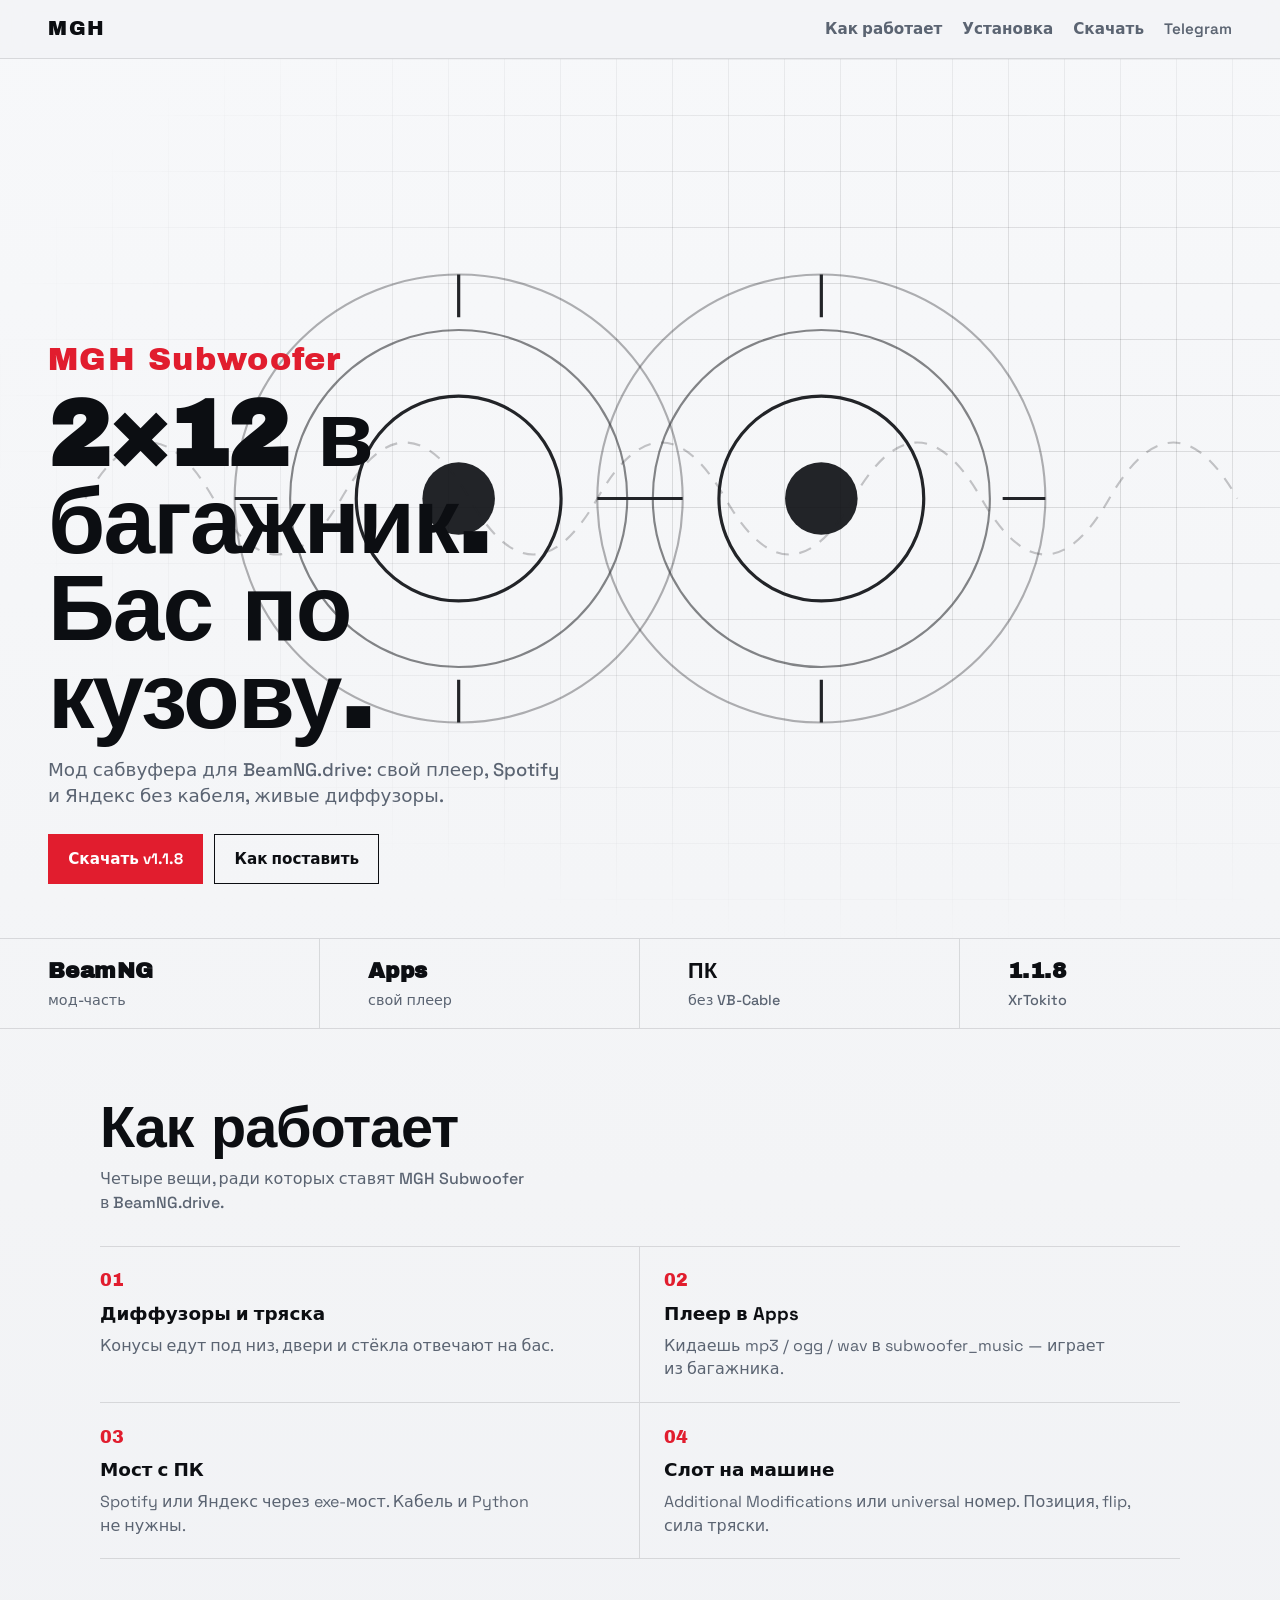
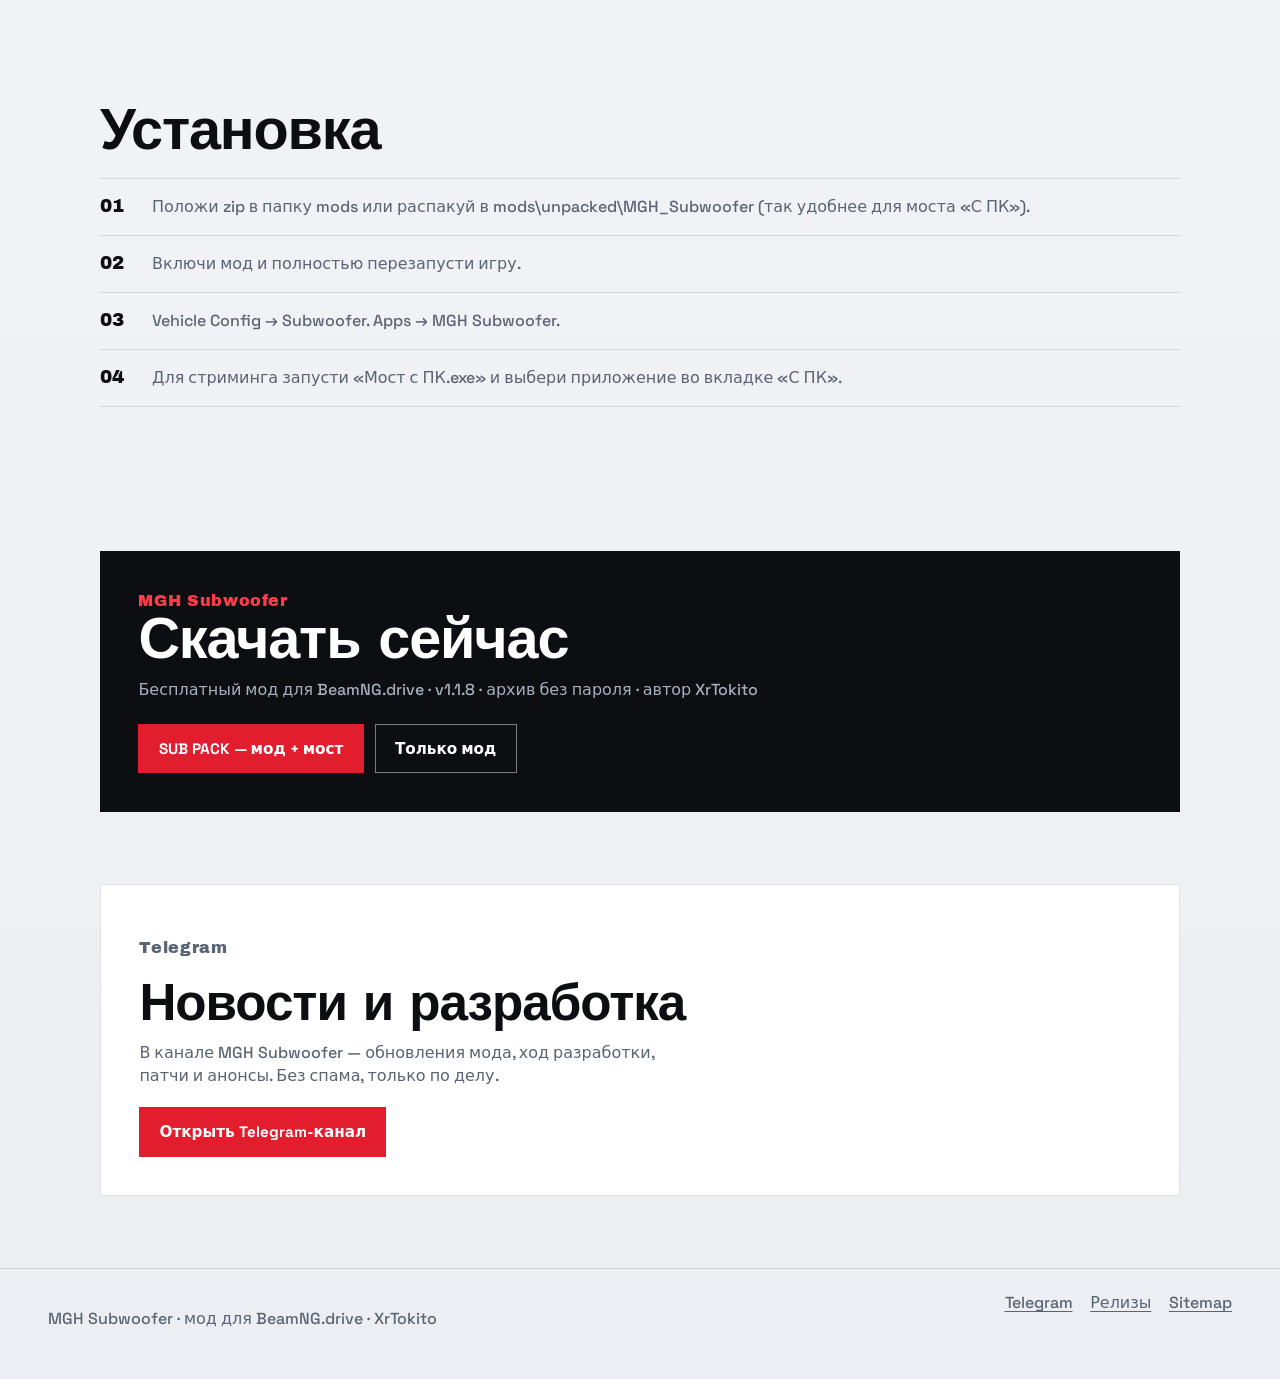
==== commit 086533c7: "Bump landing site to v1.1.8 download links. Co-authored-by: Cursor <cursoragent@cursor.com>" ====
--- a/index.html
+++ b/index.html
@@ -4,7 +4,7 @@
   <meta charset="utf-8" />
   <meta name="viewport" content="width=device-width, initial-scale=1" />
   <title>MGH Subwoofer 2x12 — скачать мод сабвуфера для BeamNG.drive</title>
-  <meta name="description" content="Скачать MGH Subwoofer 2x12 для BeamNG.drive: саб в багажник, плеер, Spotify и Яндекс без кабеля, живые диффузоры и тряска кузова. Версия 1.1.7, автор XrTokito." />
+  <meta name="description" content="Скачать MGH Subwoofer 2x12 для BeamNG.drive: саб в багажник, плеер, Spotify и Яндекс без кабеля, живые диффузоры и тряска кузова. Версия 1.1.8, автор XrTokito." />
   <meta name="keywords" content="MGH Subwoofer, BeamNG, BeamNG.drive, мод, сабвуфер, subwoofer, скачать, Spotify, Яндекс.Музыка, XrTokito" />
   <meta name="author" content="XrTokito" />
   <meta name="robots" content="index, follow, max-image-preview:large" />
@@ -20,7 +20,7 @@
   <meta property="og:site_name" content="MGH Subwoofer" />
   <meta property="og:url" content="https://rqsoulss.github.io/mgh-subwoofer-releases/" />
   <meta property="og:title" content="MGH Subwoofer 2x12 — мод для BeamNG.drive" />
-  <meta property="og:description" content="Саб 2×12: свой плеер, Spotify/Яндекс без кабеля, живые диффузоры. Скачать v1.1.7." />
+  <meta property="og:description" content="Саб 2×12: свой плеер, Spotify/Яндекс без кабеля, живые диффузоры. Скачать v1.1.8." />
   <meta property="og:image" content="https://rqsoulss.github.io/mgh-subwoofer-releases/assets/tg_post.png" />
   <meta property="og:image:alt" content="MGH Subwoofer — мод сабвуфера для BeamNG.drive" />
   <meta property="og:image:width" content="1280" />
@@ -28,7 +28,7 @@
 
   <meta name="twitter:card" content="summary_large_image" />
   <meta name="twitter:title" content="MGH Subwoofer 2x12 — мод для BeamNG.drive" />
-  <meta name="twitter:description" content="Саб в багажник: плеер, звук с ПК без кабеля, живой бас. Скачать v1.1.7." />
+  <meta name="twitter:description" content="Саб в багажник: плеер, звук с ПК без кабеля, живой бас. Скачать v1.1.8." />
   <meta name="twitter:image" content="https://rqsoulss.github.io/mgh-subwoofer-releases/assets/tg_post.png" />
 
   <link rel="icon" href="assets/tg_avatar.jpg" type="image/jpeg" />
@@ -73,9 +73,9 @@
         "applicationCategory": "GameMod",
         "applicationSubCategory": "BeamNG.drive mod",
         "operatingSystem": "Windows",
-        "softwareVersion": "1.1.7",
-        "downloadUrl": "https://github.com/RqSoulSS/mgh-subwoofer-releases/releases/tag/v1.1.7",
-        "installUrl": "https://github.com/RqSoulSS/mgh-subwoofer-releases/releases/download/v1.1.7/MGH_SUB_PACK.zip",
+        "softwareVersion": "1.1.8",
+        "downloadUrl": "https://github.com/RqSoulSS/mgh-subwoofer-releases/releases/tag/v1.1.8",
+        "installUrl": "https://github.com/RqSoulSS/mgh-subwoofer-releases/releases/download/v1.1.8/MGH_SUB_PACK.zip",
         "image": "https://rqsoulss.github.io/mgh-subwoofer-releases/assets/tg_post.png",
         "description": "Сабвуфер 2x12 для BeamNG.drive со своим плеером, захватом Spotify/Яндекс без кабеля, живыми диффузорами и тряской кузова.",
         "author": {
@@ -163,7 +163,7 @@
         <h1 id="hero-title">2×12 в багажник.<br/>Бас по кузову.</h1>
         <p class="hero__text">Мод сабвуфера для BeamNG.drive: свой плеер, Spotify и Яндекс без кабеля, живые диффузоры.</p>
         <div class="hero__actions">
-          <a class="btn btn--solid" href="#download">Скачать v1.1.7</a>
+          <a class="btn btn--solid" href="#download">Скачать v1.1.8</a>
           <a class="btn btn--line" href="#how">Как поставить</a>
         </div>
       </div>
@@ -173,7 +173,7 @@
       <div><b>BeamNG</b><span>мод-часть</span></div>
       <div><b>Apps</b><span>свой плеер</span></div>
       <div><b>ПК</b><span>без VB-Cable</span></div>
-      <div><b>1.1.7</b><span>XrTokito</span></div>
+      <div><b>1.1.8</b><span>XrTokito</span></div>
     </section>
 
     <section class="how" id="how" aria-labelledby="how-title">
@@ -219,10 +219,10 @@
       <div class="get__box">
         <p class="get__brand">MGH Subwoofer</p>
         <h2 id="download-title">Скачать сейчас</h2>
-        <p>Бесплатный мод для BeamNG.drive · v1.1.7 · архив без пароля · автор XrTokito</p>
+        <p>Бесплатный мод для BeamNG.drive · v1.1.8 · архив без пароля · автор XrTokito</p>
         <div class="get__btns">
-          <a class="btn btn--solid" href="https://github.com/RqSoulSS/mgh-subwoofer-releases/releases/download/v1.1.7/MGH_SUB_PACK.zip">SUB PACK — мод + мост</a>
-          <a class="btn btn--line" href="https://github.com/RqSoulSS/mgh-subwoofer-releases/releases/download/v1.1.7/MGH_Subwoofer_solo.zip">Только мод</a>
+          <a class="btn btn--solid" href="https://github.com/RqSoulSS/mgh-subwoofer-releases/releases/download/v1.1.8/MGH_SUB_PACK.zip">SUB PACK — мод + мост</a>
+          <a class="btn btn--line" href="https://github.com/RqSoulSS/mgh-subwoofer-releases/releases/download/v1.1.8/MGH_Subwoofer_solo.zip">Только мод</a>
         </div>
       </div>
     </section>
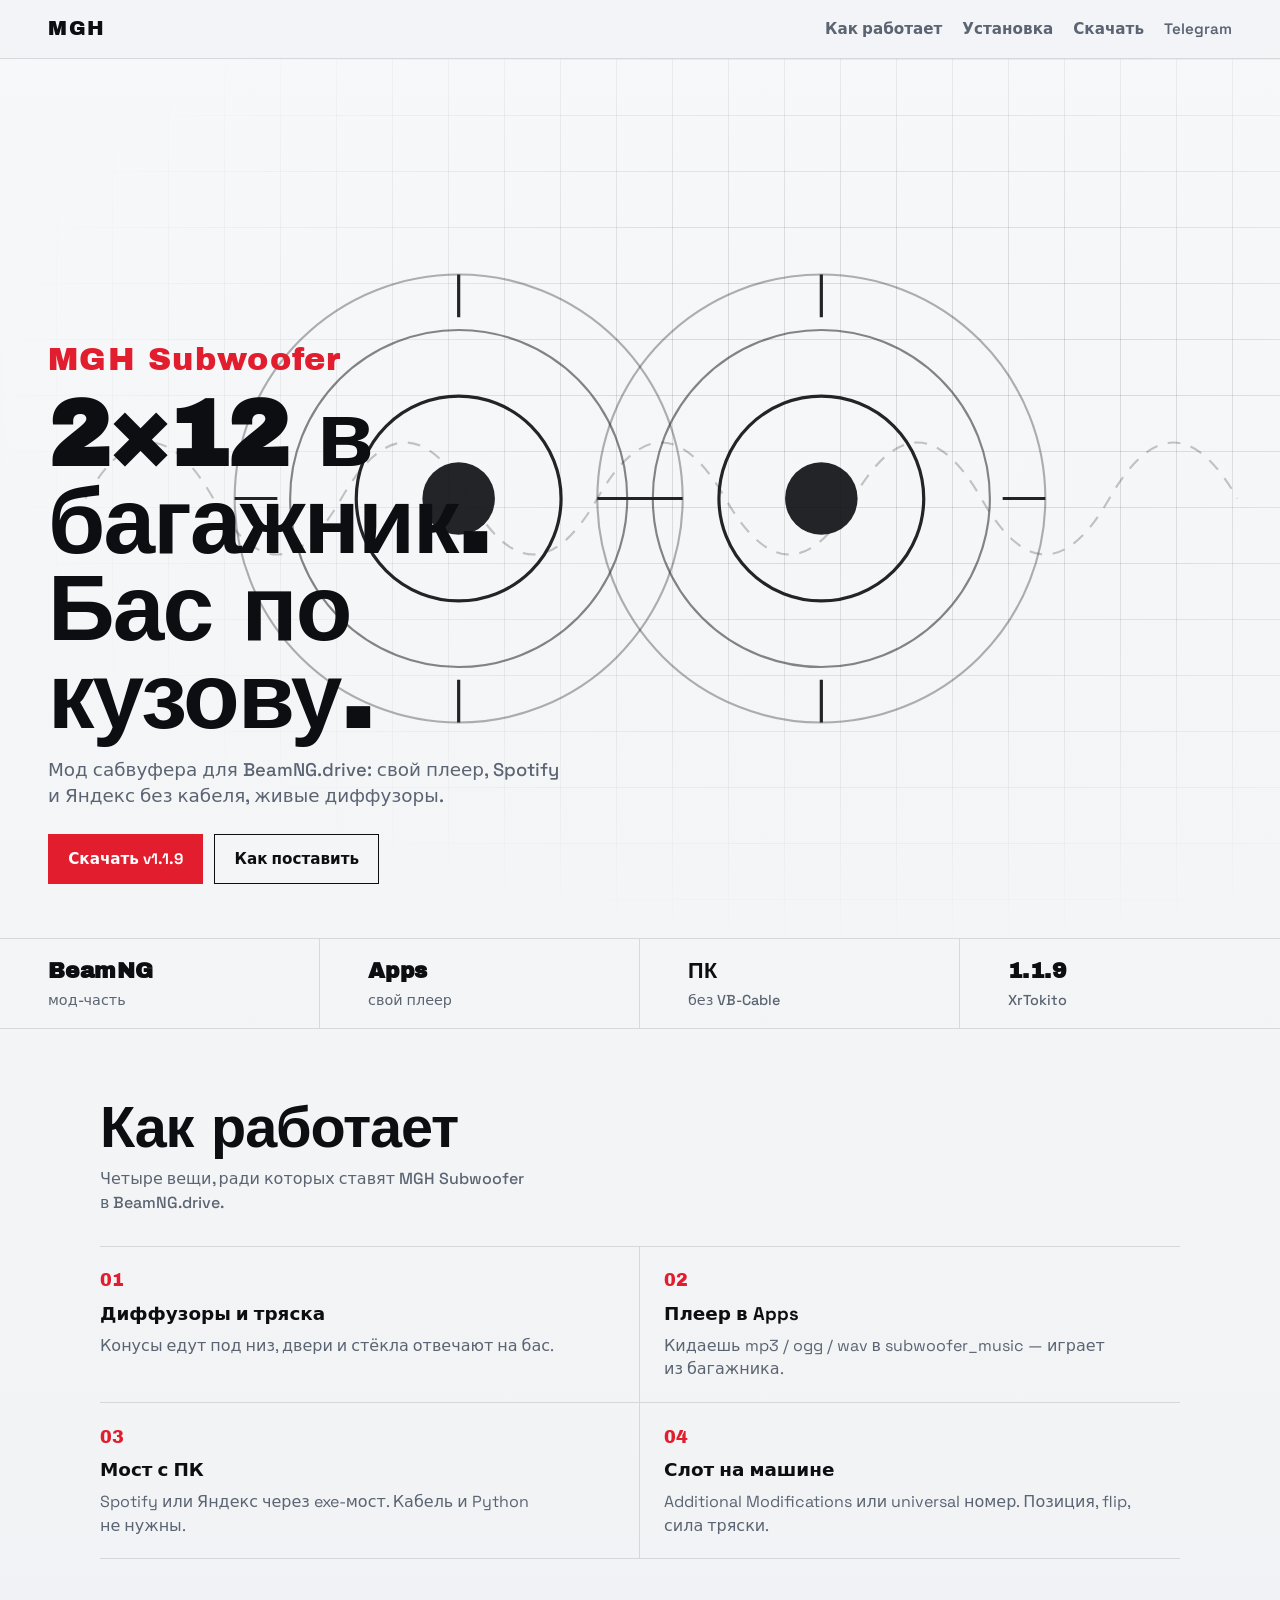
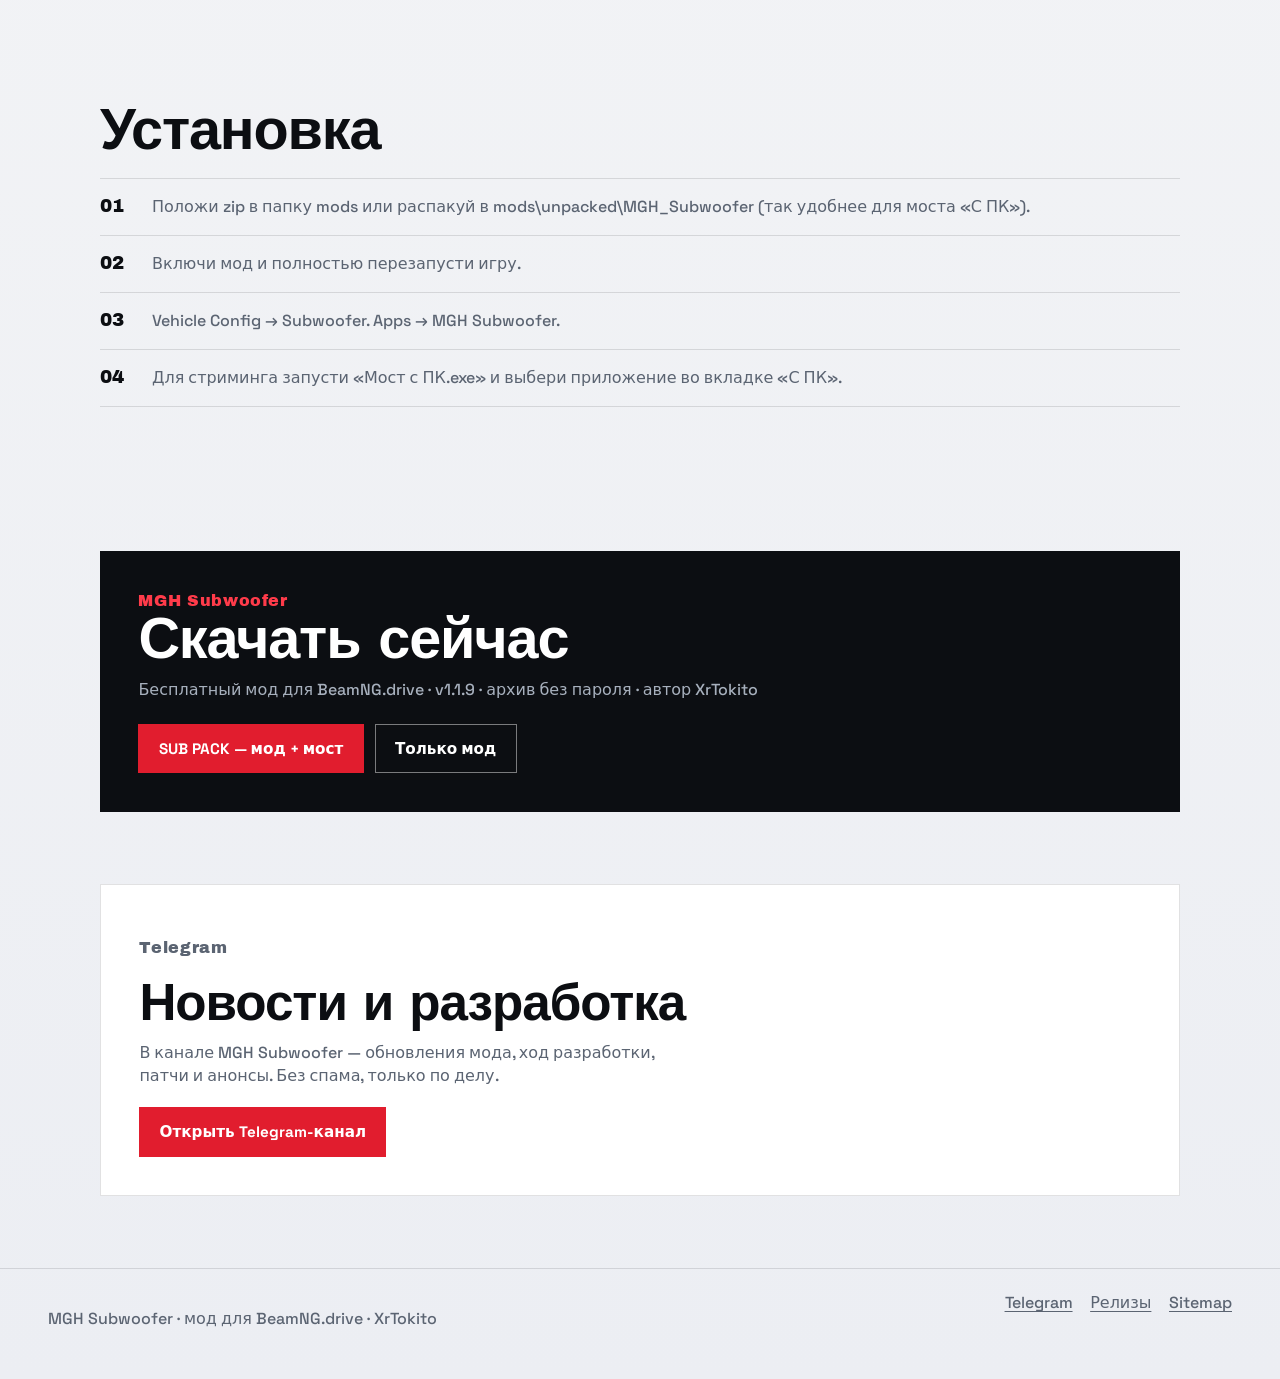
==== commit c3d49abe: "Site bump to v1.1.9" ====
--- a/index.html
+++ b/index.html
@@ -1,251 +1,251 @@
-<!DOCTYPE html>
-<html lang="ru">
-<head>
-  <meta charset="utf-8" />
-  <meta name="viewport" content="width=device-width, initial-scale=1" />
-  <title>MGH Subwoofer 2x12 — скачать мод сабвуфера для BeamNG.drive</title>
-  <meta name="description" content="Скачать MGH Subwoofer 2x12 для BeamNG.drive: саб в багажник, плеер, Spotify и Яндекс без кабеля, живые диффузоры и тряска кузова. Версия 1.1.8, автор XrTokito." />
-  <meta name="keywords" content="MGH Subwoofer, BeamNG, BeamNG.drive, мод, сабвуфер, subwoofer, скачать, Spotify, Яндекс.Музыка, XrTokito" />
-  <meta name="author" content="XrTokito" />
-  <meta name="robots" content="index, follow, max-image-preview:large" />
-  <meta name="googlebot" content="index, follow" />
-  <meta name="theme-color" content="#F3F4F6" />
-  <meta name="color-scheme" content="light" />
-  <link rel="canonical" href="https://rqsoulss.github.io/mgh-subwoofer-releases/" />
-  <link rel="alternate" hreflang="ru" href="https://rqsoulss.github.io/mgh-subwoofer-releases/" />
-  <link rel="alternate" hreflang="x-default" href="https://rqsoulss.github.io/mgh-subwoofer-releases/" />
-
-  <meta property="og:type" content="website" />
-  <meta property="og:locale" content="ru_RU" />
-  <meta property="og:site_name" content="MGH Subwoofer" />
-  <meta property="og:url" content="https://rqsoulss.github.io/mgh-subwoofer-releases/" />
-  <meta property="og:title" content="MGH Subwoofer 2x12 — мод для BeamNG.drive" />
-  <meta property="og:description" content="Саб 2×12: свой плеер, Spotify/Яндекс без кабеля, живые диффузоры. Скачать v1.1.8." />
-  <meta property="og:image" content="https://rqsoulss.github.io/mgh-subwoofer-releases/assets/tg_post.png" />
-  <meta property="og:image:alt" content="MGH Subwoofer — мод сабвуфера для BeamNG.drive" />
-  <meta property="og:image:width" content="1280" />
-  <meta property="og:image:height" content="720" />
-
-  <meta name="twitter:card" content="summary_large_image" />
-  <meta name="twitter:title" content="MGH Subwoofer 2x12 — мод для BeamNG.drive" />
-  <meta name="twitter:description" content="Саб в багажник: плеер, звук с ПК без кабеля, живой бас. Скачать v1.1.8." />
-  <meta name="twitter:image" content="https://rqsoulss.github.io/mgh-subwoofer-releases/assets/tg_post.png" />
-
-  <link rel="icon" href="assets/tg_avatar.jpg" type="image/jpeg" />
-  <link rel="apple-touch-icon" href="assets/tg_avatar.jpg" />
-  <link rel="preconnect" href="https://fonts.googleapis.com" />
-  <link rel="preconnect" href="https://fonts.gstatic.com" crossorigin />
-  <link href="https://fonts.googleapis.com/css2?family=Archivo+Black&family=Space+Grotesk:wght@400;500;600;700&display=swap" rel="stylesheet" />
-  <link rel="stylesheet" href="styles.css?v=11" />
-
-  <script type="application/ld+json">
-  {
-    "@context": "https://schema.org",
-    "@graph": [
-      {
-        "@type": "WebSite",
-        "@id": "https://rqsoulss.github.io/mgh-subwoofer-releases/#website",
-        "url": "https://rqsoulss.github.io/mgh-subwoofer-releases/",
-        "name": "MGH Subwoofer",
-        "description": "Официальная страница мода MGH Subwoofer 2x12 для BeamNG.drive",
-        "inLanguage": "ru",
-        "publisher": {
-          "@type": "Person",
-          "name": "XrTokito"
-        }
-      },
-      {
-        "@type": "WebPage",
-        "@id": "https://rqsoulss.github.io/mgh-subwoofer-releases/#webpage",
-        "url": "https://rqsoulss.github.io/mgh-subwoofer-releases/",
-        "name": "MGH Subwoofer 2x12 — скачать мод сабвуфера для BeamNG.drive",
-        "isPartOf": { "@id": "https://rqsoulss.github.io/mgh-subwoofer-releases/#website" },
-        "primaryImageOfPage": {
-          "@type": "ImageObject",
-          "url": "https://rqsoulss.github.io/mgh-subwoofer-releases/assets/tg_post.png"
-        },
-        "inLanguage": "ru"
-      },
-      {
-        "@type": "SoftwareApplication",
-        "@id": "https://rqsoulss.github.io/mgh-subwoofer-releases/#app",
-        "name": "MGH Subwoofer 2x12",
-        "applicationCategory": "GameMod",
-        "applicationSubCategory": "BeamNG.drive mod",
-        "operatingSystem": "Windows",
-        "softwareVersion": "1.1.8",
-        "downloadUrl": "https://github.com/RqSoulSS/mgh-subwoofer-releases/releases/tag/v1.1.8",
-        "installUrl": "https://github.com/RqSoulSS/mgh-subwoofer-releases/releases/download/v1.1.8/MGH_SUB_PACK.zip",
-        "image": "https://rqsoulss.github.io/mgh-subwoofer-releases/assets/tg_post.png",
-        "description": "Сабвуфер 2x12 для BeamNG.drive со своим плеером, захватом Spotify/Яндекс без кабеля, живыми диффузорами и тряской кузова.",
-        "author": {
-          "@type": "Person",
-          "name": "XrTokito"
-        },
-        "offers": {
-          "@type": "Offer",
-          "price": "0",
-          "priceCurrency": "USD",
-          "availability": "https://schema.org/InStock"
-        }
-      },
-      {
-        "@type": "FAQPage",
-        "mainEntity": [
-          {
-            "@type": "Question",
-            "name": "Как установить MGH Subwoofer в BeamNG.drive?",
-            "acceptedAnswer": {
-              "@type": "Answer",
-              "text": "Положите zip в папку mods или распакуйте в mods\\unpacked\\MGH_Subwoofer, включите мод и перезапустите игру. Затем поставьте Subwoofer в Vehicle Config и откройте Apps → MGH Subwoofer."
-            }
-          },
-          {
-            "@type": "Question",
-            "name": "Нужен ли VB-Cable для Spotify?",
-            "acceptedAnswer": {
-              "@type": "Answer",
-              "text": "Нет. Запустите «Мост с ПК.exe», включите трек и выберите приложение во вкладке «С ПК»."
-            }
-          },
-          {
-            "@type": "Question",
-            "name": "Где скачать MGH Subwoofer?",
-            "acceptedAnswer": {
-              "@type": "Answer",
-              "text": "На этой странице и в GitHub Releases: MGH_SUB_PACK.zip (мод + мост) или MGH_Subwoofer_solo.zip (только мод)."
-            }
-          }
-        ]
-      }
-    ]
-  }
-  </script>
-</head>
-<body>
-  <a class="skip" href="#download">К скачиванию</a>
-
-  <header class="nav">
-    <a class="nav__logo" href="https://rqsoulss.github.io/mgh-subwoofer-releases/" aria-label="MGH Subwoofer — на главную">MGH</a>
-    <nav class="nav__links" aria-label="Разделы сайта">
-      <a href="#how">Как работает</a>
-      <a href="#install">Установка</a>
-      <a href="#download">Скачать</a>
-      <a href="https://t.me/Mghmods" rel="noopener noreferrer" target="_blank">Telegram</a>
-    </nav>
-  </header>
-
-  <main>
-    <section class="hero" aria-labelledby="hero-title">
-      <div class="hero__stage" aria-hidden="true">
-        <div class="hero__grid"></div>
-        <svg class="hero__cones" viewBox="0 0 1200 720" fill="none" xmlns="http://www.w3.org/2000/svg" role="img" aria-label="Схема двух диффузоров 2x12">
-          <g class="cone cone--a">
-            <circle cx="430" cy="360" r="210" stroke="currentColor" stroke-width="2" opacity=".35"/>
-            <circle cx="430" cy="360" r="158" stroke="currentColor" stroke-width="2" opacity=".55"/>
-            <circle cx="430" cy="360" r="96" stroke="currentColor" stroke-width="3"/>
-            <circle cx="430" cy="360" r="34" fill="currentColor"/>
-            <path class="pulse" d="M430 150v40M430 530v40M220 360h40M600 360h40" stroke="currentColor" stroke-width="3"/>
-          </g>
-          <g class="cone cone--b">
-            <circle cx="770" cy="360" r="210" stroke="currentColor" stroke-width="2" opacity=".35"/>
-            <circle cx="770" cy="360" r="158" stroke="currentColor" stroke-width="2" opacity=".55"/>
-            <circle cx="770" cy="360" r="96" stroke="currentColor" stroke-width="3"/>
-            <circle cx="770" cy="360" r="34" fill="currentColor"/>
-            <path class="pulse" d="M770 150v40M770 530v40M560 360h40M940 360h40" stroke="currentColor" stroke-width="3"/>
-          </g>
-          <path class="wave" d="M80 360c40-70 80-70 120 0s80 70 120 0 80-70 120 0 80 70 120 0 80-70 120 0 80 70 120 0 80-70 120 0 80 70 120 0 80-70 120 0" stroke="currentColor" stroke-width="2" opacity=".25"/>
-        </svg>
-      </div>
-
-      <div class="hero__content">
-        <p class="hero__brand">MGH Subwoofer</p>
-        <h1 id="hero-title">2×12 в багажник.<br/>Бас по кузову.</h1>
-        <p class="hero__text">Мод сабвуфера для BeamNG.drive: свой плеер, Spotify и Яндекс без кабеля, живые диффузоры.</p>
-        <div class="hero__actions">
-          <a class="btn btn--solid" href="#download">Скачать v1.1.8</a>
-          <a class="btn btn--line" href="#how">Как поставить</a>
-        </div>
-      </div>
-    </section>
-
-    <section class="rail" aria-label="Кратко о моде">
-      <div><b>BeamNG</b><span>мод-часть</span></div>
-      <div><b>Apps</b><span>свой плеер</span></div>
-      <div><b>ПК</b><span>без VB-Cable</span></div>
-      <div><b>1.1.8</b><span>XrTokito</span></div>
-    </section>
-
-    <section class="how" id="how" aria-labelledby="how-title">
-      <div class="how__head">
-        <h2 id="how-title">Как работает</h2>
-        <p>Четыре вещи, ради которых ставят MGH Subwoofer в BeamNG.drive.</p>
-      </div>
-      <div class="how__list">
-        <article>
-          <span>01</span>
-          <h3>Диффузоры и тряска</h3>
-          <p>Конусы едут под низ, двери и стёкла отвечают на бас.</p>
-        </article>
-        <article>
-          <span>02</span>
-          <h3>Плеер в Apps</h3>
-          <p>Кидаешь mp3 / ogg / wav в subwoofer_music — играет из багажника.</p>
-        </article>
-        <article>
-          <span>03</span>
-          <h3>Мост с ПК</h3>
-          <p>Spotify или Яндекс через exe-мост. Кабель и Python не нужны.</p>
-        </article>
-        <article>
-          <span>04</span>
-          <h3>Слот на машине</h3>
-          <p>Additional Modifications или universal номер. Позиция, flip, сила тряски.</p>
-        </article>
-      </div>
-    </section>
-
-    <section class="path" id="install" aria-labelledby="install-title">
-      <h2 id="install-title">Установка</h2>
-      <ol>
-        <li>Положи zip в папку mods или распакуй в mods\unpacked\MGH_Subwoofer (так удобнее для моста «С ПК»).</li>
-        <li>Включи мод и полностью перезапусти игру.</li>
-        <li>Vehicle Config → Subwoofer. Apps → MGH Subwoofer.</li>
-        <li>Для стриминга запусти «Мост с ПК.exe» и выбери приложение во вкладке «С ПК».</li>
-      </ol>
-    </section>
-
-    <section class="get" id="download" aria-labelledby="download-title">
-      <div class="get__box">
-        <p class="get__brand">MGH Subwoofer</p>
-        <h2 id="download-title">Скачать сейчас</h2>
-        <p>Бесплатный мод для BeamNG.drive · v1.1.8 · архив без пароля · автор XrTokito</p>
-        <div class="get__btns">
-          <a class="btn btn--solid" href="https://github.com/RqSoulSS/mgh-subwoofer-releases/releases/download/v1.1.8/MGH_SUB_PACK.zip">SUB PACK — мод + мост</a>
-          <a class="btn btn--line" href="https://github.com/RqSoulSS/mgh-subwoofer-releases/releases/download/v1.1.8/MGH_Subwoofer_solo.zip">Только мод</a>
-        </div>
-      </div>
-    </section>
-
-    <section class="tg" id="telegram" aria-labelledby="tg-title">
-      <div class="tg__box">
-        <p class="tg__kicker">Telegram</p>
-        <h2 id="tg-title">Новости и разработка</h2>
-        <p>В канале MGH Subwoofer — обновления мода, ход разработки, патчи и анонсы. Без спама, только по делу.</p>
-        <a class="btn btn--solid" href="https://t.me/Mghmods" rel="noopener noreferrer" target="_blank">Открыть Telegram-канал</a>
-      </div>
-    </section>
-  </main>
-
-  <footer class="foot">
-    <p>MGH Subwoofer · мод для BeamNG.drive · XrTokito</p>
-    <div class="foot__links">
-      <a href="https://t.me/Mghmods" rel="noopener noreferrer" target="_blank">Telegram</a>
-      <a href="https://github.com/RqSoulSS/mgh-subwoofer-releases/releases">Релизы</a>
-      <a href="https://rqsoulss.github.io/mgh-subwoofer-releases/sitemap.xml">Sitemap</a>
-    </div>
-  </footer>
-
-  <script src="main.js?v=3"></script>
-</body>
-</html>
+﻿<!DOCTYPE html>
+<html lang="ru">
+<head>
+  <meta charset="utf-8" />
+  <meta name="viewport" content="width=device-width, initial-scale=1" />
+  <title>MGH Subwoofer 2x12 — скачать мод сабвуфера для BeamNG.drive</title>
+  <meta name="description" content="Скачать MGH Subwoofer 2x12 для BeamNG.drive: саб в багажник, плеер, Spotify и Яндекс без кабеля, живые диффузоры и тряска кузова. Версия 1.1.9, автор XrTokito." />
+  <meta name="keywords" content="MGH Subwoofer, BeamNG, BeamNG.drive, мод, сабвуфер, subwoofer, скачать, Spotify, Яндекс.Музыка, XrTokito" />
+  <meta name="author" content="XrTokito" />
+  <meta name="robots" content="index, follow, max-image-preview:large" />
+  <meta name="googlebot" content="index, follow" />
+  <meta name="theme-color" content="#F3F4F6" />
+  <meta name="color-scheme" content="light" />
+  <link rel="canonical" href="https://rqsoulss.github.io/mgh-subwoofer-releases/" />
+  <link rel="alternate" hreflang="ru" href="https://rqsoulss.github.io/mgh-subwoofer-releases/" />
+  <link rel="alternate" hreflang="x-default" href="https://rqsoulss.github.io/mgh-subwoofer-releases/" />
+
+  <meta property="og:type" content="website" />
+  <meta property="og:locale" content="ru_RU" />
+  <meta property="og:site_name" content="MGH Subwoofer" />
+  <meta property="og:url" content="https://rqsoulss.github.io/mgh-subwoofer-releases/" />
+  <meta property="og:title" content="MGH Subwoofer 2x12 — мод для BeamNG.drive" />
+  <meta property="og:description" content="Саб 2×12: свой плеер, Spotify/Яндекс без кабеля, живые диффузоры. Скачать v1.1.9." />
+  <meta property="og:image" content="https://rqsoulss.github.io/mgh-subwoofer-releases/assets/tg_post.png" />
+  <meta property="og:image:alt" content="MGH Subwoofer — мод сабвуфера для BeamNG.drive" />
+  <meta property="og:image:width" content="1280" />
+  <meta property="og:image:height" content="720" />
+
+  <meta name="twitter:card" content="summary_large_image" />
+  <meta name="twitter:title" content="MGH Subwoofer 2x12 — мод для BeamNG.drive" />
+  <meta name="twitter:description" content="Саб в багажник: плеер, звук с ПК без кабеля, живой бас. Скачать v1.1.9." />
+  <meta name="twitter:image" content="https://rqsoulss.github.io/mgh-subwoofer-releases/assets/tg_post.png" />
+
+  <link rel="icon" href="assets/tg_avatar.jpg" type="image/jpeg" />
+  <link rel="apple-touch-icon" href="assets/tg_avatar.jpg" />
+  <link rel="preconnect" href="https://fonts.googleapis.com" />
+  <link rel="preconnect" href="https://fonts.gstatic.com" crossorigin />
+  <link href="https://fonts.googleapis.com/css2?family=Archivo+Black&family=Space+Grotesk:wght@400;500;600;700&display=swap" rel="stylesheet" />
+  <link rel="stylesheet" href="styles.css?v=11" />
+
+  <script type="application/ld+json">
+  {
+    "@context": "https://schema.org",
+    "@graph": [
+      {
+        "@type": "WebSite",
+        "@id": "https://rqsoulss.github.io/mgh-subwoofer-releases/#website",
+        "url": "https://rqsoulss.github.io/mgh-subwoofer-releases/",
+        "name": "MGH Subwoofer",
+        "description": "Официальная страница мода MGH Subwoofer 2x12 для BeamNG.drive",
+        "inLanguage": "ru",
+        "publisher": {
+          "@type": "Person",
+          "name": "XrTokito"
+        }
+      },
+      {
+        "@type": "WebPage",
+        "@id": "https://rqsoulss.github.io/mgh-subwoofer-releases/#webpage",
+        "url": "https://rqsoulss.github.io/mgh-subwoofer-releases/",
+        "name": "MGH Subwoofer 2x12 — скачать мод сабвуфера для BeamNG.drive",
+        "isPartOf": { "@id": "https://rqsoulss.github.io/mgh-subwoofer-releases/#website" },
+        "primaryImageOfPage": {
+          "@type": "ImageObject",
+          "url": "https://rqsoulss.github.io/mgh-subwoofer-releases/assets/tg_post.png"
+        },
+        "inLanguage": "ru"
+      },
+      {
+        "@type": "SoftwareApplication",
+        "@id": "https://rqsoulss.github.io/mgh-subwoofer-releases/#app",
+        "name": "MGH Subwoofer 2x12",
+        "applicationCategory": "GameMod",
+        "applicationSubCategory": "BeamNG.drive mod",
+        "operatingSystem": "Windows",
+        "softwareVersion": "1.1.9",
+        "downloadUrl": "https://github.com/RqSoulSS/mgh-subwoofer-releases/releases/tag/v1.1.9",
+        "installUrl": "https://github.com/RqSoulSS/mgh-subwoofer-releases/releases/download/v1.1.9/MGH_SUB_PACK.zip",
+        "image": "https://rqsoulss.github.io/mgh-subwoofer-releases/assets/tg_post.png",
+        "description": "Сабвуфер 2x12 для BeamNG.drive со своим плеером, захватом Spotify/Яндекс без кабеля, живыми диффузорами и тряской кузова.",
+        "author": {
+          "@type": "Person",
+          "name": "XrTokito"
+        },
+        "offers": {
+          "@type": "Offer",
+          "price": "0",
+          "priceCurrency": "USD",
+          "availability": "https://schema.org/InStock"
+        }
+      },
+      {
+        "@type": "FAQPage",
+        "mainEntity": [
+          {
+            "@type": "Question",
+            "name": "Как установить MGH Subwoofer в BeamNG.drive?",
+            "acceptedAnswer": {
+              "@type": "Answer",
+              "text": "Положите zip в папку mods или распакуйте в mods\\unpacked\\MGH_Subwoofer, включите мод и перезапустите игру. Затем поставьте Subwoofer в Vehicle Config и откройте Apps → MGH Subwoofer."
+            }
+          },
+          {
+            "@type": "Question",
+            "name": "Нужен ли VB-Cable для Spotify?",
+            "acceptedAnswer": {
+              "@type": "Answer",
+              "text": "Нет. Запустите «Мост с ПК.exe», включите трек и выберите приложение во вкладке «С ПК»."
+            }
+          },
+          {
+            "@type": "Question",
+            "name": "Где скачать MGH Subwoofer?",
+            "acceptedAnswer": {
+              "@type": "Answer",
+              "text": "На этой странице и в GitHub Releases: MGH_SUB_PACK.zip (мод + мост) или MGH_Subwoofer_solo.zip (только мод)."
+            }
+          }
+        ]
+      }
+    ]
+  }
+  </script>
+</head>
+<body>
+  <a class="skip" href="#download">К скачиванию</a>
+
+  <header class="nav">
+    <a class="nav__logo" href="https://rqsoulss.github.io/mgh-subwoofer-releases/" aria-label="MGH Subwoofer — на главную">MGH</a>
+    <nav class="nav__links" aria-label="Разделы сайта">
+      <a href="#how">Как работает</a>
+      <a href="#install">Установка</a>
+      <a href="#download">Скачать</a>
+      <a href="https://t.me/Mghmods" rel="noopener noreferrer" target="_blank">Telegram</a>
+    </nav>
+  </header>
+
+  <main>
+    <section class="hero" aria-labelledby="hero-title">
+      <div class="hero__stage" aria-hidden="true">
+        <div class="hero__grid"></div>
+        <svg class="hero__cones" viewBox="0 0 1200 720" fill="none" xmlns="http://www.w3.org/2000/svg" role="img" aria-label="Схема двух диффузоров 2x12">
+          <g class="cone cone--a">
+            <circle cx="430" cy="360" r="210" stroke="currentColor" stroke-width="2" opacity=".35"/>
+            <circle cx="430" cy="360" r="158" stroke="currentColor" stroke-width="2" opacity=".55"/>
+            <circle cx="430" cy="360" r="96" stroke="currentColor" stroke-width="3"/>
+            <circle cx="430" cy="360" r="34" fill="currentColor"/>
+            <path class="pulse" d="M430 150v40M430 530v40M220 360h40M600 360h40" stroke="currentColor" stroke-width="3"/>
+          </g>
+          <g class="cone cone--b">
+            <circle cx="770" cy="360" r="210" stroke="currentColor" stroke-width="2" opacity=".35"/>
+            <circle cx="770" cy="360" r="158" stroke="currentColor" stroke-width="2" opacity=".55"/>
+            <circle cx="770" cy="360" r="96" stroke="currentColor" stroke-width="3"/>
+            <circle cx="770" cy="360" r="34" fill="currentColor"/>
+            <path class="pulse" d="M770 150v40M770 530v40M560 360h40M940 360h40" stroke="currentColor" stroke-width="3"/>
+          </g>
+          <path class="wave" d="M80 360c40-70 80-70 120 0s80 70 120 0 80-70 120 0 80 70 120 0 80-70 120 0 80 70 120 0 80-70 120 0 80 70 120 0 80-70 120 0" stroke="currentColor" stroke-width="2" opacity=".25"/>
+        </svg>
+      </div>
+
+      <div class="hero__content">
+        <p class="hero__brand">MGH Subwoofer</p>
+        <h1 id="hero-title">2×12 в багажник.<br/>Бас по кузову.</h1>
+        <p class="hero__text">Мод сабвуфера для BeamNG.drive: свой плеер, Spotify и Яндекс без кабеля, живые диффузоры.</p>
+        <div class="hero__actions">
+          <a class="btn btn--solid" href="#download">Скачать v1.1.9</a>
+          <a class="btn btn--line" href="#how">Как поставить</a>
+        </div>
+      </div>
+    </section>
+
+    <section class="rail" aria-label="Кратко о моде">
+      <div><b>BeamNG</b><span>мод-часть</span></div>
+      <div><b>Apps</b><span>свой плеер</span></div>
+      <div><b>ПК</b><span>без VB-Cable</span></div>
+      <div><b>1.1.9</b><span>XrTokito</span></div>
+    </section>
+
+    <section class="how" id="how" aria-labelledby="how-title">
+      <div class="how__head">
+        <h2 id="how-title">Как работает</h2>
+        <p>Четыре вещи, ради которых ставят MGH Subwoofer в BeamNG.drive.</p>
+      </div>
+      <div class="how__list">
+        <article>
+          <span>01</span>
+          <h3>Диффузоры и тряска</h3>
+          <p>Конусы едут под низ, двери и стёкла отвечают на бас.</p>
+        </article>
+        <article>
+          <span>02</span>
+          <h3>Плеер в Apps</h3>
+          <p>Кидаешь mp3 / ogg / wav в subwoofer_music — играет из багажника.</p>
+        </article>
+        <article>
+          <span>03</span>
+          <h3>Мост с ПК</h3>
+          <p>Spotify или Яндекс через exe-мост. Кабель и Python не нужны.</p>
+        </article>
+        <article>
+          <span>04</span>
+          <h3>Слот на машине</h3>
+          <p>Additional Modifications или universal номер. Позиция, flip, сила тряски.</p>
+        </article>
+      </div>
+    </section>
+
+    <section class="path" id="install" aria-labelledby="install-title">
+      <h2 id="install-title">Установка</h2>
+      <ol>
+        <li>Положи zip в папку mods или распакуй в mods\unpacked\MGH_Subwoofer (так удобнее для моста «С ПК»).</li>
+        <li>Включи мод и полностью перезапусти игру.</li>
+        <li>Vehicle Config → Subwoofer. Apps → MGH Subwoofer.</li>
+        <li>Для стриминга запусти «Мост с ПК.exe» и выбери приложение во вкладке «С ПК».</li>
+      </ol>
+    </section>
+
+    <section class="get" id="download" aria-labelledby="download-title">
+      <div class="get__box">
+        <p class="get__brand">MGH Subwoofer</p>
+        <h2 id="download-title">Скачать сейчас</h2>
+        <p>Бесплатный мод для BeamNG.drive · v1.1.9 · архив без пароля · автор XrTokito</p>
+        <div class="get__btns">
+          <a class="btn btn--solid" href="https://github.com/RqSoulSS/mgh-subwoofer-releases/releases/download/v1.1.9/MGH_SUB_PACK.zip">SUB PACK — мод + мост</a>
+          <a class="btn btn--line" href="https://github.com/RqSoulSS/mgh-subwoofer-releases/releases/download/v1.1.9/MGH_Subwoofer_solo.zip">Только мод</a>
+        </div>
+      </div>
+    </section>
+
+    <section class="tg" id="telegram" aria-labelledby="tg-title">
+      <div class="tg__box">
+        <p class="tg__kicker">Telegram</p>
+        <h2 id="tg-title">Новости и разработка</h2>
+        <p>В канале MGH Subwoofer — обновления мода, ход разработки, патчи и анонсы. Без спама, только по делу.</p>
+        <a class="btn btn--solid" href="https://t.me/Mghmods" rel="noopener noreferrer" target="_blank">Открыть Telegram-канал</a>
+      </div>
+    </section>
+  </main>
+
+  <footer class="foot">
+    <p>MGH Subwoofer · мод для BeamNG.drive · XrTokito</p>
+    <div class="foot__links">
+      <a href="https://t.me/Mghmods" rel="noopener noreferrer" target="_blank">Telegram</a>
+      <a href="https://github.com/RqSoulSS/mgh-subwoofer-releases/releases">Релизы</a>
+      <a href="https://rqsoulss.github.io/mgh-subwoofer-releases/sitemap.xml">Sitemap</a>
+    </div>
+  </footer>
+
+  <script src="main.js?v=3"></script>
+</body>
+</html>
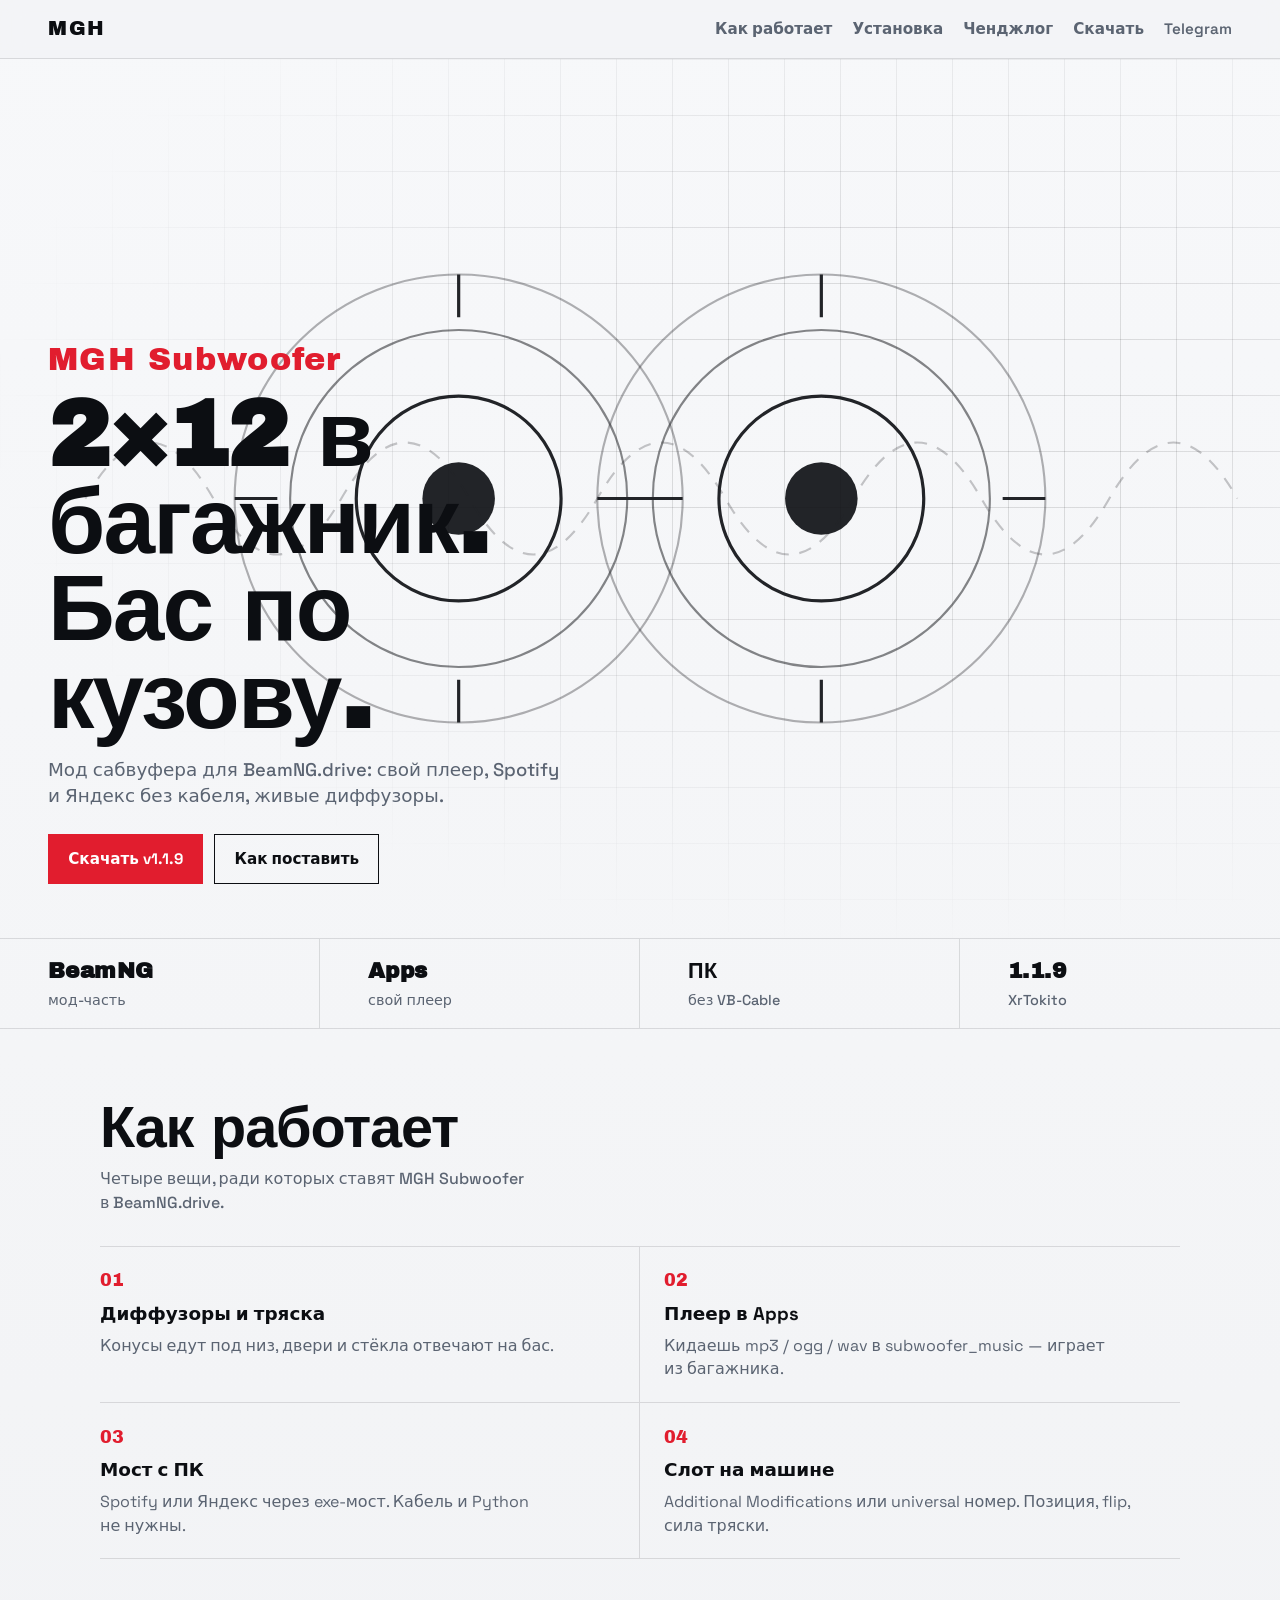
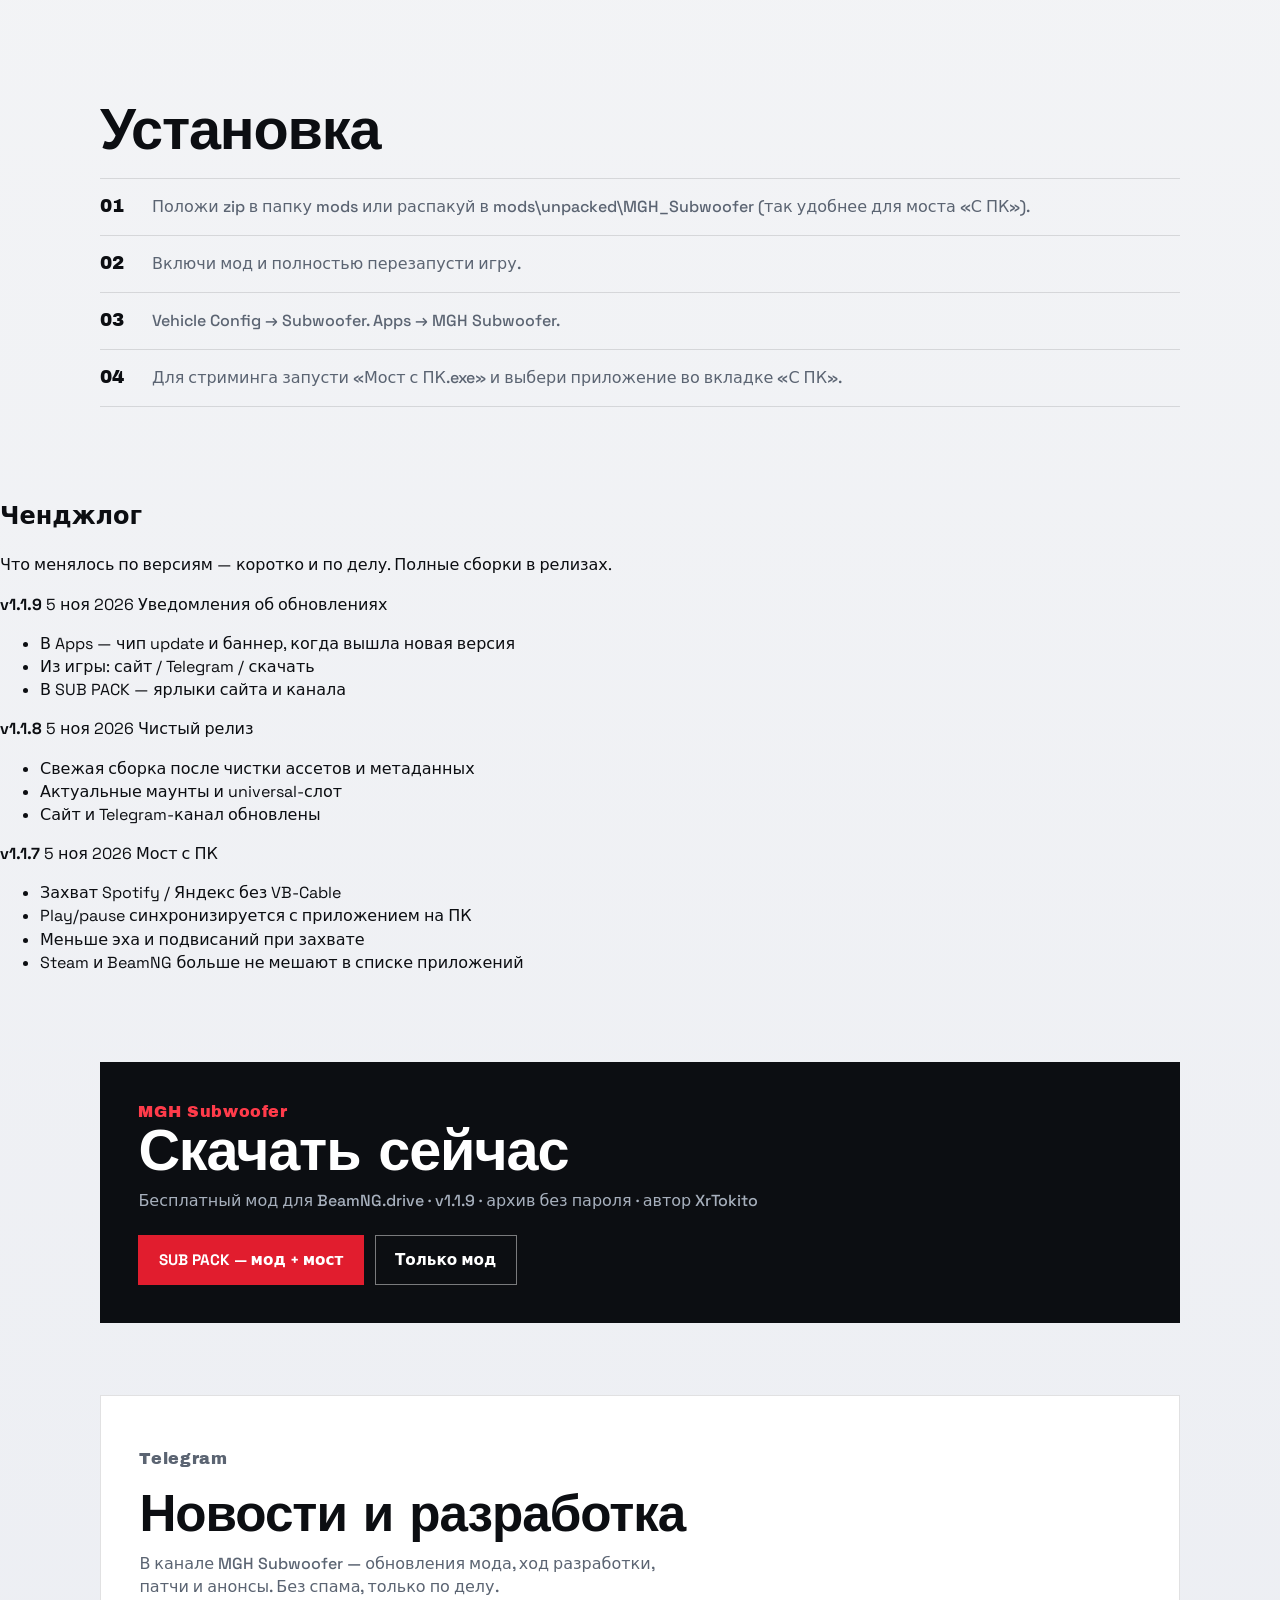
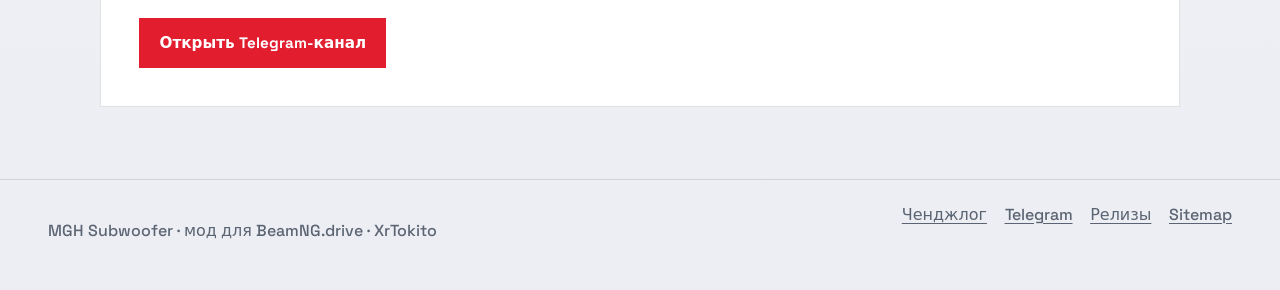
==== commit 7f8c1f0d: "Site: changelog section" ====
--- a/index.html
+++ b/index.html
@@ -36,7 +36,7 @@
   <link rel="preconnect" href="https://fonts.googleapis.com" />
   <link rel="preconnect" href="https://fonts.gstatic.com" crossorigin />
   <link href="https://fonts.googleapis.com/css2?family=Archivo+Black&family=Space+Grotesk:wght@400;500;600;700&display=swap" rel="stylesheet" />
-  <link rel="stylesheet" href="styles.css?v=11" />
+  <link rel="stylesheet" href="styles.css?v=12" />
 
   <script type="application/ld+json">
   {
@@ -130,6 +130,7 @@
     <nav class="nav__links" aria-label="Разделы сайта">
       <a href="#how">Как работает</a>
       <a href="#install">Установка</a>
+      <a href="#changelog">Ченджлог</a>
       <a href="#download">Скачать</a>
       <a href="https://t.me/Mghmods" rel="noopener noreferrer" target="_blank">Telegram</a>
     </nav>
@@ -215,6 +216,52 @@
       </ol>
     </section>
 
+    <section class="log" id="changelog" aria-labelledby="log-title">
+      <div class="log__head">
+        <h2 id="log-title">Ченджлог</h2>
+        <p>Что менялось по версиям — коротко и по делу. Полные сборки в релизах.</p>
+      </div>
+      <div class="log__list" id="changelog-list">
+        <article class="log__item" data-version="1.1.9">
+          <header>
+            <b>v1.1.9</b>
+            <time datetime="2026-11-05">5 ноя 2026</time>
+            <span>Уведомления об обновлениях</span>
+          </header>
+          <ul>
+            <li>В Apps — чип update и баннер, когда вышла новая версия</li>
+            <li>Из игры: сайт / Telegram / скачать</li>
+            <li>В SUB PACK — ярлыки сайта и канала</li>
+          </ul>
+        </article>
+        <article class="log__item" data-version="1.1.8">
+          <header>
+            <b>v1.1.8</b>
+            <time datetime="2026-11-05">5 ноя 2026</time>
+            <span>Чистый релиз</span>
+          </header>
+          <ul>
+            <li>Свежая сборка после чистки ассетов и метаданных</li>
+            <li>Актуальные маунты и universal-слот</li>
+            <li>Сайт и Telegram-канал обновлены</li>
+          </ul>
+        </article>
+        <article class="log__item" data-version="1.1.7">
+          <header>
+            <b>v1.1.7</b>
+            <time datetime="2026-11-05">5 ноя 2026</time>
+            <span>Мост с ПК</span>
+          </header>
+          <ul>
+            <li>Захват Spotify / Яндекс без VB-Cable</li>
+            <li>Play/pause синхронизируется с приложением на ПК</li>
+            <li>Меньше эха и подвисаний при захвате</li>
+            <li>Steam и BeamNG больше не мешают в списке приложений</li>
+          </ul>
+        </article>
+      </div>
+    </section>
+
     <section class="get" id="download" aria-labelledby="download-title">
       <div class="get__box">
         <p class="get__brand">MGH Subwoofer</p>
@@ -240,12 +287,13 @@
   <footer class="foot">
     <p>MGH Subwoofer · мод для BeamNG.drive · XrTokito</p>
     <div class="foot__links">
+      <a href="#changelog">Ченджлог</a>
       <a href="https://t.me/Mghmods" rel="noopener noreferrer" target="_blank">Telegram</a>
       <a href="https://github.com/RqSoulSS/mgh-subwoofer-releases/releases">Релизы</a>
       <a href="https://rqsoulss.github.io/mgh-subwoofer-releases/sitemap.xml">Sitemap</a>
     </div>
   </footer>
 
-  <script src="main.js?v=3"></script>
+  <script src="main.js?v=4"></script>
 </body>
 </html>
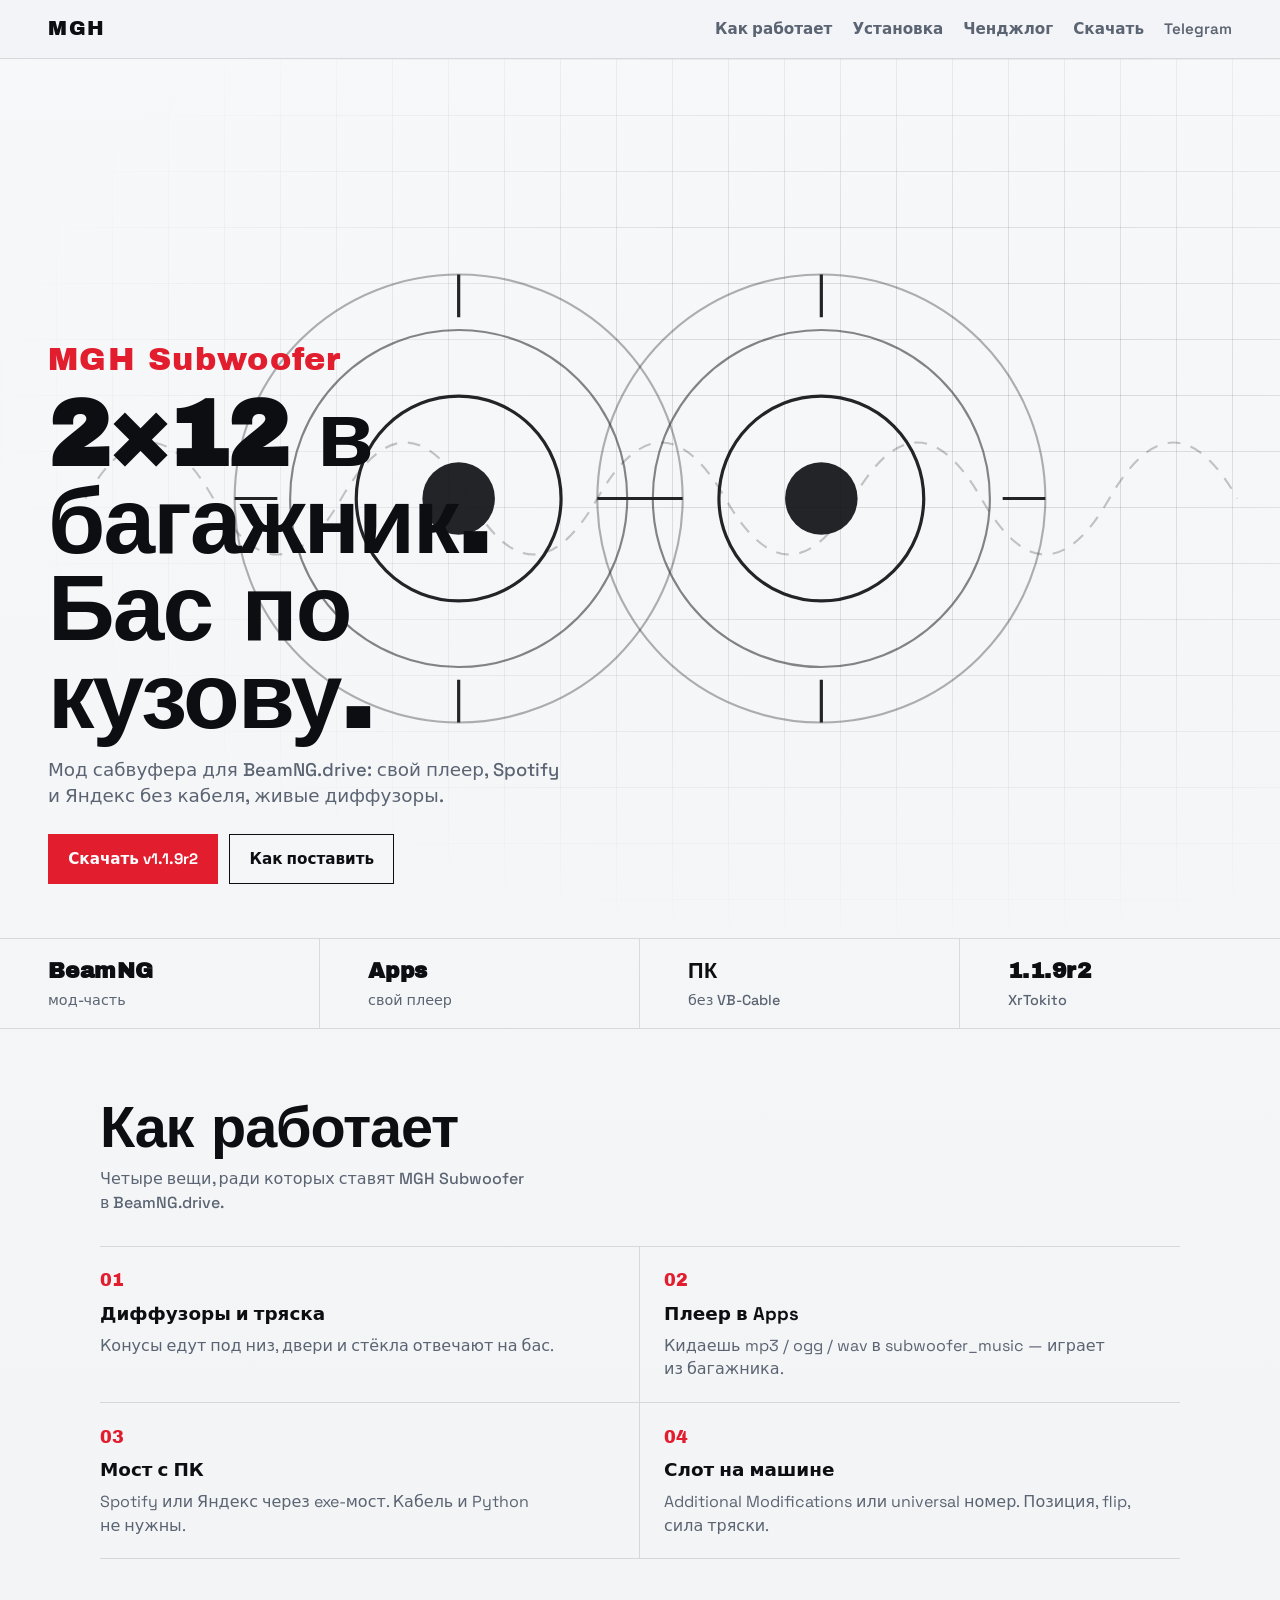
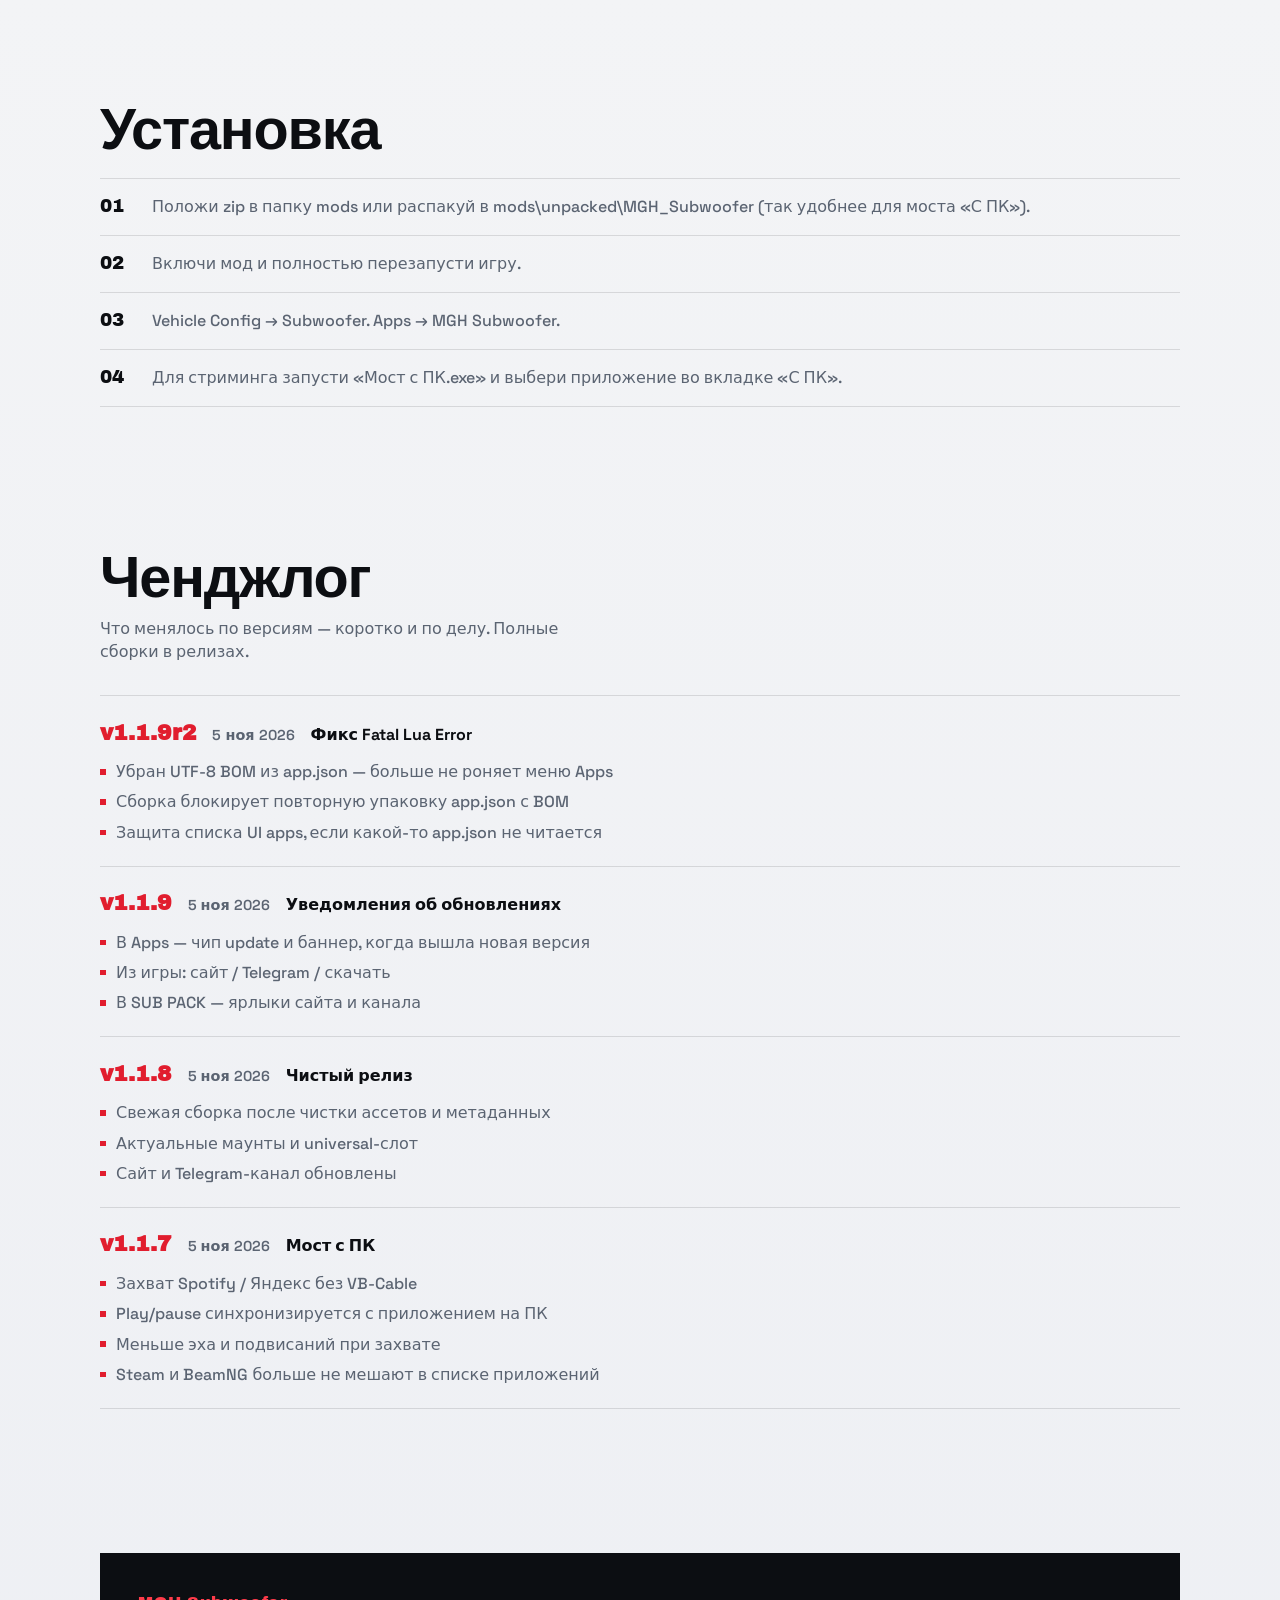
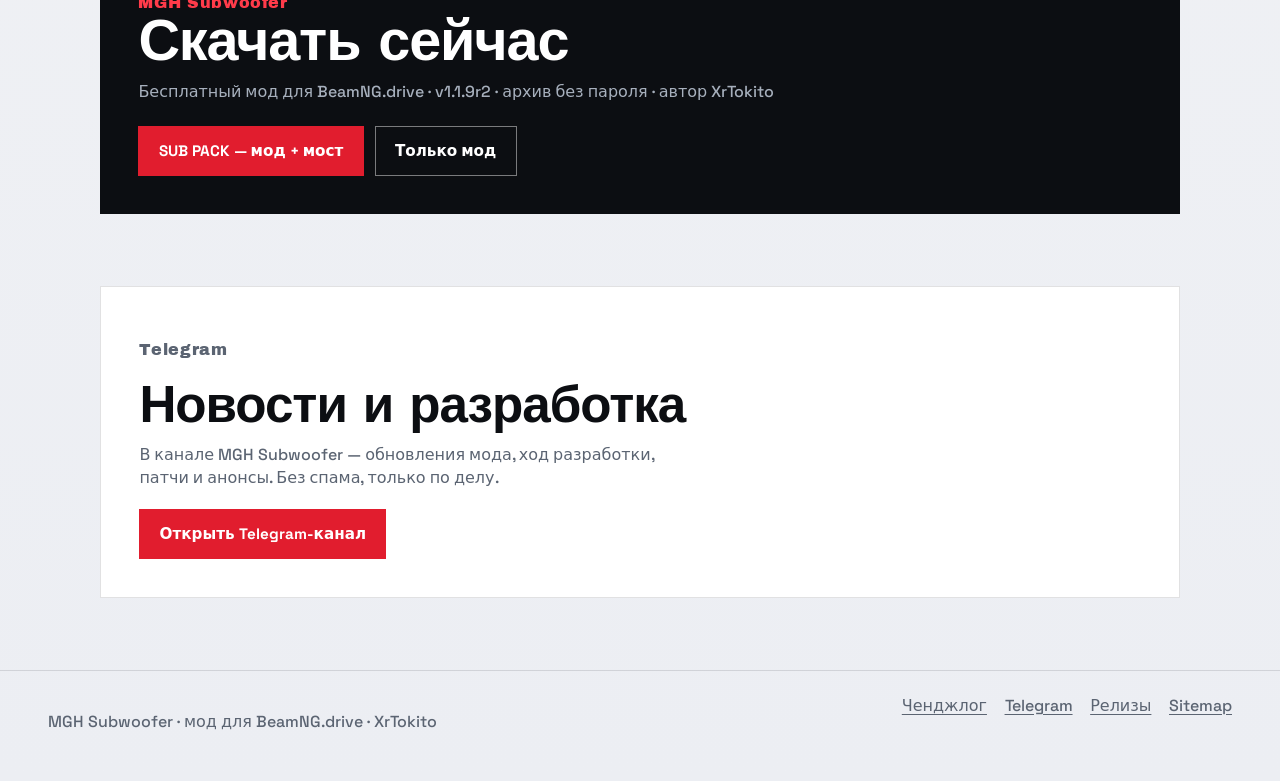
==== commit d5c272ed: "Site + version.json for v1.1.9r2 (BOM hotfix)." ====
--- a/index.html
+++ b/index.html
@@ -1,10 +1,10 @@
-﻿<!DOCTYPE html>
+<!DOCTYPE html>
 <html lang="ru">
 <head>
   <meta charset="utf-8" />
   <meta name="viewport" content="width=device-width, initial-scale=1" />
   <title>MGH Subwoofer 2x12 — скачать мод сабвуфера для BeamNG.drive</title>
-  <meta name="description" content="Скачать MGH Subwoofer 2x12 для BeamNG.drive: саб в багажник, плеер, Spotify и Яндекс без кабеля, живые диффузоры и тряска кузова. Версия 1.1.9, автор XrTokito." />
+  <meta name="description" content="Скачать MGH Subwoofer 2x12 для BeamNG.drive: саб в багажник, плеер, Spotify и Яндекс без кабеля, живые диффузоры и тряска кузова. Версия 1.1.9r2, автор XrTokito." />
   <meta name="keywords" content="MGH Subwoofer, BeamNG, BeamNG.drive, мод, сабвуфер, subwoofer, скачать, Spotify, Яндекс.Музыка, XrTokito" />
   <meta name="author" content="XrTokito" />
   <meta name="robots" content="index, follow, max-image-preview:large" />
@@ -20,7 +20,7 @@
   <meta property="og:site_name" content="MGH Subwoofer" />
   <meta property="og:url" content="https://rqsoulss.github.io/mgh-subwoofer-releases/" />
   <meta property="og:title" content="MGH Subwoofer 2x12 — мод для BeamNG.drive" />
-  <meta property="og:description" content="Саб 2×12: свой плеер, Spotify/Яндекс без кабеля, живые диффузоры. Скачать v1.1.9." />
+  <meta property="og:description" content="Саб 2×12: свой плеер, Spotify/Яндекс без кабеля, живые диффузоры. Скачать v1.1.9r2." />
   <meta property="og:image" content="https://rqsoulss.github.io/mgh-subwoofer-releases/assets/tg_post.png" />
   <meta property="og:image:alt" content="MGH Subwoofer — мод сабвуфера для BeamNG.drive" />
   <meta property="og:image:width" content="1280" />
@@ -28,7 +28,7 @@
 
   <meta name="twitter:card" content="summary_large_image" />
   <meta name="twitter:title" content="MGH Subwoofer 2x12 — мод для BeamNG.drive" />
-  <meta name="twitter:description" content="Саб в багажник: плеер, звук с ПК без кабеля, живой бас. Скачать v1.1.9." />
+  <meta name="twitter:description" content="Саб в багажник: плеер, звук с ПК без кабеля, живой бас. Скачать v1.1.9r2." />
   <meta name="twitter:image" content="https://rqsoulss.github.io/mgh-subwoofer-releases/assets/tg_post.png" />
 
   <link rel="icon" href="assets/tg_avatar.jpg" type="image/jpeg" />
@@ -73,9 +73,9 @@
         "applicationCategory": "GameMod",
         "applicationSubCategory": "BeamNG.drive mod",
         "operatingSystem": "Windows",
-        "softwareVersion": "1.1.9",
-        "downloadUrl": "https://github.com/RqSoulSS/mgh-subwoofer-releases/releases/tag/v1.1.9",
-        "installUrl": "https://github.com/RqSoulSS/mgh-subwoofer-releases/releases/download/v1.1.9/MGH_SUB_PACK.zip",
+        "softwareVersion": "1.1.9r2",
+        "downloadUrl": "https://github.com/RqSoulSS/mgh-subwoofer-releases/releases/tag/v1.1.9r2",
+        "installUrl": "https://github.com/RqSoulSS/mgh-subwoofer-releases/releases/download/v1.1.9r2/MGH_SUB_PACK.zip",
         "image": "https://rqsoulss.github.io/mgh-subwoofer-releases/assets/tg_post.png",
         "description": "Сабвуфер 2x12 для BeamNG.drive со своим плеером, захватом Spotify/Яндекс без кабеля, живыми диффузорами и тряской кузова.",
         "author": {
@@ -164,7 +164,7 @@
         <h1 id="hero-title">2×12 в багажник.<br/>Бас по кузову.</h1>
         <p class="hero__text">Мод сабвуфера для BeamNG.drive: свой плеер, Spotify и Яндекс без кабеля, живые диффузоры.</p>
         <div class="hero__actions">
-          <a class="btn btn--solid" href="#download">Скачать v1.1.9</a>
+          <a class="btn btn--solid" href="#download">Скачать v1.1.9r2</a>
           <a class="btn btn--line" href="#how">Как поставить</a>
         </div>
       </div>
@@ -174,7 +174,7 @@
       <div><b>BeamNG</b><span>мод-часть</span></div>
       <div><b>Apps</b><span>свой плеер</span></div>
       <div><b>ПК</b><span>без VB-Cable</span></div>
-      <div><b>1.1.9</b><span>XrTokito</span></div>
+      <div><b>1.1.9r2</b><span>XrTokito</span></div>
     </section>
 
     <section class="how" id="how" aria-labelledby="how-title">
@@ -222,6 +222,18 @@
         <p>Что менялось по версиям — коротко и по делу. Полные сборки в релизах.</p>
       </div>
       <div class="log__list" id="changelog-list">
+        <article class="log__item" data-version="1.1.9r2">
+          <header>
+            <b>v1.1.9r2</b>
+            <time datetime="2026-11-05">5 ноя 2026</time>
+            <span>Фикс Fatal Lua Error</span>
+          </header>
+          <ul>
+            <li>Убран UTF-8 BOM из app.json — больше не роняет меню Apps</li>
+            <li>Сборка блокирует повторную упаковку app.json с BOM</li>
+            <li>Защита списка UI apps, если какой-то app.json не читается</li>
+          </ul>
+        </article>
         <article class="log__item" data-version="1.1.9">
           <header>
             <b>v1.1.9</b>
@@ -266,10 +278,10 @@
       <div class="get__box">
         <p class="get__brand">MGH Subwoofer</p>
         <h2 id="download-title">Скачать сейчас</h2>
-        <p>Бесплатный мод для BeamNG.drive · v1.1.9 · архив без пароля · автор XrTokito</p>
+        <p>Бесплатный мод для BeamNG.drive · v1.1.9r2 · архив без пароля · автор XrTokito</p>
         <div class="get__btns">
-          <a class="btn btn--solid" href="https://github.com/RqSoulSS/mgh-subwoofer-releases/releases/download/v1.1.9/MGH_SUB_PACK.zip">SUB PACK — мод + мост</a>
-          <a class="btn btn--line" href="https://github.com/RqSoulSS/mgh-subwoofer-releases/releases/download/v1.1.9/MGH_Subwoofer_solo.zip">Только мод</a>
+          <a class="btn btn--solid" href="https://github.com/RqSoulSS/mgh-subwoofer-releases/releases/download/v1.1.9r2/MGH_SUB_PACK.zip">SUB PACK — мод + мост</a>
+          <a class="btn btn--line" href="https://github.com/RqSoulSS/mgh-subwoofer-releases/releases/download/v1.1.9r2/MGH_Subwoofer_solo.zip">Только мод</a>
         </div>
       </div>
     </section>
--- a/styles.css
+++ b/styles.css
@@ -1,442 +1,502 @@
-:root {
-  --bg: #f3f4f6;
-  --bg-2: #e7e9ee;
-  --ink: #0c0e12;
-  --mute: #5b6472;
-  --line: rgba(12, 14, 18, 0.12);
-  --signal: #e11d2e;
-  --signal-2: #ff3b4a;
-  --steel: #9aa3b2;
-  --display: "Archivo Black", Impact, sans-serif;
-  --body: "Space Grotesk", system-ui, sans-serif;
-  --pad: clamp(1.1rem, 4vw, 3rem);
-  --max: 1080px;
-  --ease: cubic-bezier(0.2, 0.9, 0.2, 1);
-}
-
-*,
-*::before,
-*::after { box-sizing: border-box; }
-
-html { scroll-behavior: smooth; }
-
-body {
-  margin: 0;
-  color: var(--ink);
-  font-family: var(--body);
-  background:
-    linear-gradient(180deg, #f7f8fa 0%, var(--bg) 40%, #eceef3 100%);
-  line-height: 1.45;
-  -webkit-font-smoothing: antialiased;
-}
-
-a { color: inherit; text-decoration: none; }
-.skip {
-  position: absolute;
-  left: -999px;
-  top: 0;
-  background: var(--ink);
-  color: #fff;
-  padding: 0.6rem 1rem;
-  z-index: 50;
-}
-.skip:focus { left: 1rem; top: 1rem; }
-
-.nav {
-  position: sticky;
-  top: 0;
-  z-index: 30;
-  display: flex;
-  justify-content: space-between;
-  align-items: center;
-  gap: 1rem;
-  padding: 0.9rem var(--pad);
-  background: rgba(243, 244, 246, 0.86);
-  backdrop-filter: blur(12px);
-  border-bottom: 1px solid var(--line);
-}
-
-.nav__logo {
-  font-family: var(--display);
-  letter-spacing: 0.08em;
-  font-size: 1.25rem;
-  cursor: pointer;
-}
-
-.nav__links {
-  display: flex;
-  gap: 1.25rem;
-  font-weight: 600;
-  font-size: 0.95rem;
-  color: var(--mute);
-}
-.nav__links a { cursor: pointer; transition: color 160ms var(--ease); }
-.nav__links a:hover,
-.nav__links a:focus-visible { color: var(--ink); }
-.nav__links a:focus-visible { outline: 2px solid var(--signal); outline-offset: 4px; }
-
-.hero {
-  position: relative;
-  min-height: min(100svh, 880px);
-  display: grid;
-  align-items: end;
-  overflow: hidden;
-  border-bottom: 1px solid var(--line);
-}
-
-.hero__stage {
-  position: absolute;
-  inset: 0;
-  color: var(--ink);
-}
-
-.hero__grid {
-  position: absolute;
-  inset: 0;
-  background-image:
-    linear-gradient(var(--line) 1px, transparent 1px),
-    linear-gradient(90deg, var(--line) 1px, transparent 1px);
-  background-size: 56px 56px;
-  mask-image: radial-gradient(ellipse at 70% 40%, #000 20%, transparent 72%);
-}
-
-.hero__cones {
-  position: absolute;
-  inset: 0;
-  width: 100%;
-  height: 100%;
-  opacity: 0.9;
-}
-
-.cone--a { transform-origin: 430px 360px; animation: thump 2.4s var(--ease) infinite; }
-.cone--b { transform-origin: 770px 360px; animation: thump 2.4s var(--ease) 0.18s infinite; }
-.pulse { animation: tick 2.4s var(--ease) infinite; }
-.wave {
-  stroke-dasharray: 12 10;
-  animation: flow 8s linear infinite;
-}
-
-.hero__content {
-  position: relative;
-  z-index: 1;
-  padding: clamp(5rem, 14vh, 8rem) var(--pad) clamp(2.4rem, 6vh, 3.5rem);
-  max-width: 720px;
-}
-
-.hero__brand {
-  margin: 0 0 0.55rem;
-  font-family: var(--display);
-  font-size: clamp(1.35rem, 2.8vw, 2rem);
-  letter-spacing: 0.04em;
-  color: var(--signal);
-  animation: up 0.8s var(--ease) both;
-}
-
-.hero h1 {
-  margin: 0;
-  font-family: var(--display);
-  font-size: clamp(2.8rem, 9vw, 5.8rem);
-  line-height: 0.94;
-  letter-spacing: -0.02em;
-  text-wrap: balance;
-  animation: up 0.9s var(--ease) 0.08s both;
-}
-
-.hero__text {
-  margin: 1rem 0 0;
-  max-width: 32rem;
-  color: var(--mute);
-  font-size: clamp(1rem, 2vw, 1.15rem);
-  font-weight: 500;
-  text-wrap: pretty;
-  animation: up 0.9s var(--ease) 0.16s both;
-}
-
-.hero__actions {
-  display: flex;
-  flex-wrap: wrap;
-  gap: 0.7rem;
-  margin-top: 1.5rem;
-  animation: up 0.9s var(--ease) 0.24s both;
-}
-
-.btn {
-  display: inline-flex;
-  align-items: center;
-  justify-content: center;
-  min-height: 48px;
-  padding: 0.8rem 1.2rem;
-  border: 1.5px solid transparent;
-  font-family: var(--body);
-  font-weight: 700;
-  font-size: 0.95rem;
-  cursor: pointer;
-  transition: transform 160ms var(--ease), background 160ms var(--ease), color 160ms var(--ease), border-color 160ms var(--ease);
-}
-.btn:hover { transform: translateY(-1px); }
-.btn:active { transform: none; }
-.btn:focus-visible { outline: 2px solid var(--ink); outline-offset: 3px; }
-
-.btn--solid {
-  background: var(--signal);
-  color: #fff;
-}
-.btn--solid:hover { background: var(--signal-2); }
-
-.btn--line {
-  background: transparent;
-  border-color: var(--ink);
-  color: var(--ink);
-}
-.btn--line:hover { background: var(--ink); color: #fff; }
-
-.rail {
-  display: grid;
-  grid-template-columns: repeat(4, 1fr);
-  border-bottom: 1px solid var(--line);
-}
-.rail > div {
-  padding: 1.1rem var(--pad);
-  border-right: 1px solid var(--line);
-}
-.rail > div:last-child { border-right: 0; }
-.rail b {
-  display: block;
-  font-family: var(--display);
-  font-size: 1.35rem;
-  letter-spacing: 0.02em;
-}
-.rail span {
-  color: var(--mute);
-  font-size: 0.9rem;
-  font-weight: 500;
-}
-
-.how,
-.path,
-.get {
-  padding: clamp(3rem, 8vh, 5rem) var(--pad);
-  max-width: calc(var(--max) + 2 * var(--pad));
-  margin: 0 auto;
-}
-
-.how__head {
-  max-width: 28rem;
-  margin-bottom: 2rem;
-}
-.how__head h2,
-.path h2,
-.get h2 {
-  margin: 0;
-  font-family: var(--display);
-  font-size: clamp(2.2rem, 5.5vw, 3.6rem);
-  letter-spacing: -0.02em;
-  line-height: 0.95;
-  text-wrap: balance;
-}
-.how__head p,
-.get__box > p:not(.get__brand) {
-  margin: 0.7rem 0 0;
-  color: var(--mute);
-  font-weight: 500;
-  text-wrap: pretty;
-}
-
-.how__list {
-  display: grid;
-  grid-template-columns: repeat(2, minmax(0, 1fr));
-  gap: 0;
-  border-top: 1px solid var(--line);
-}
-.how__list article {
-  padding: 1.35rem 1.1rem 1.35rem 0;
-  border-bottom: 1px solid var(--line);
-}
-.how__list article:nth-child(odd) {
-  padding-right: 1.5rem;
-  border-right: 1px solid var(--line);
-}
-.how__list article:nth-child(even) {
-  padding-left: 1.5rem;
-}
-.how__list span {
-  display: block;
-  font-family: var(--display);
-  color: var(--signal);
-  font-size: 1.1rem;
-  margin-bottom: 0.45rem;
-}
-.how__list h3 {
-  margin: 0 0 0.4rem;
-  font-size: 1.15rem;
-}
-.how__list p {
-  margin: 0;
-  color: var(--mute);
-  text-wrap: pretty;
-}
-
-.path ol {
-  margin: 1.25rem 0 0;
-  padding: 0;
-  list-style: none;
-  counter-reset: step;
-}
-.path li {
-  counter-increment: step;
-  display: grid;
-  grid-template-columns: 2.4rem minmax(0, 1fr);
-  gap: 0.85rem;
-  align-items: start;
-  padding: 1rem 0;
-  border-top: 1px solid var(--line);
-  color: var(--mute);
-  font-weight: 500;
-  text-wrap: pretty;
-}
-.path li::before {
-  content: counter(step, decimal-leading-zero);
-  font-family: var(--display);
-  color: var(--ink);
-  font-size: 1.15rem;
-  line-height: 1.3;
-}
-.path li:last-child { border-bottom: 1px solid var(--line); }
-
-.get__box {
-  padding: clamp(1.5rem, 4vw, 2.4rem);
-  background: var(--ink);
-  color: #f5f6f8;
-}
-.get__brand {
-  margin: 0;
-  font-family: var(--display);
-  color: var(--signal-2);
-  letter-spacing: 0.04em;
-}
-.get h2 { color: #fff; }
-.get__box > p:not(.get__brand) { color: #a7b0bd; }
-.get__btns {
-  display: flex;
-  flex-wrap: wrap;
-  gap: 0.7rem;
-  margin-top: 1.4rem;
-}
-.get .btn--solid { background: var(--signal); }
-.get .btn--line {
-  border-color: rgba(255, 255, 255, 0.45);
-  color: #fff;
-}
-.get .btn--line:hover {
-  background: #fff;
-  color: var(--ink);
-  border-color: #fff;
-}
-
-.tg {
-  padding: 0 var(--pad) clamp(3rem, 8vh, 5rem);
-  max-width: calc(var(--max) + 2 * var(--pad));
-  margin: 0 auto;
-}
-.tg__box {
-  padding: clamp(1.5rem, 4vw, 2.4rem);
-  border: 1px solid var(--line);
-  background: #fff;
-}
-.tg__kicker {
-  margin: 0;
-  font-family: var(--display);
-  color: var(--signal);
-  letter-spacing: 0.04em;
-}
-.tg h2 {
-  margin: 0.35rem 0 0;
-  font-family: var(--display);
-  font-size: clamp(2rem, 5vw, 3.2rem);
-  letter-spacing: -0.02em;
-  line-height: 0.95;
-}
-.tg p {
-  margin: 0.8rem 0 1.25rem;
-  max-width: 34rem;
-  color: var(--mute);
-  font-weight: 500;
-  text-wrap: pretty;
-}
-
-.foot {
-  display: flex;
-  justify-content: space-between;
-  gap: 1rem;
-  flex-wrap: wrap;
-  padding: 1.4rem var(--pad) 2rem;
-  border-top: 1px solid var(--line);
-  color: var(--mute);
-  font-weight: 500;
-}
-.foot__links {
-  display: flex;
-  gap: 1.1rem;
-}
-.foot a {
-  text-decoration: underline;
-  text-underline-offset: 3px;
-  cursor: pointer;
-}
-
-.reveal {
-  opacity: 0;
-  transform: translateY(16px);
-  transition: opacity 0.65s var(--ease), transform 0.65s var(--ease);
-}
-.reveal.in { opacity: 1; transform: none; }
-
-@keyframes up {
-  from { opacity: 0; transform: translateY(18px); }
-  to { opacity: 1; transform: none; }
-}
-@keyframes thump {
-  0%, 100% { transform: scale(1); }
-  45% { transform: scale(1.035); }
-  60% { transform: scale(0.992); }
-}
-@keyframes tick {
-  0%, 100% { opacity: 0.25; }
-  45% { opacity: 1; }
-}
-@keyframes flow {
-  to { stroke-dashoffset: -220; }
-}
-
-@media (max-width: 820px) {
-  .rail { grid-template-columns: 1fr 1fr; }
-  .rail > div:nth-child(2) { border-right: 0; }
-  .how__list { grid-template-columns: 1fr; }
-  .how__list article:nth-child(odd),
-  .how__list article:nth-child(even) {
-    padding-left: 0;
-    padding-right: 0;
-    border-right: 0;
-  }
-}
-
-@media (max-width: 560px) {
-  .rail { grid-template-columns: 1fr; }
-  .rail > div { border-right: 0; }
-  .hero__actions,
-  .get__btns { flex-direction: column; }
-  .btn { width: 100%; }
-  .hero__cones { opacity: 0.45; transform: scale(1.25); transform-origin: 70% 40%; }
-}
-
-@media (prefers-reduced-motion: reduce) {
-  html { scroll-behavior: auto; }
-  .cone--a, .cone--b, .pulse, .wave,
-  .hero__brand, .hero h1, .hero__text, .hero__actions,
-  .reveal {
-    animation: none !important;
-    transition: none !important;
-    opacity: 1;
-    transform: none;
-  }
-}
+:root {
+  --bg: #f3f4f6;
+  --bg-2: #e7e9ee;
+  --ink: #0c0e12;
+  --mute: #5b6472;
+  --line: rgba(12, 14, 18, 0.12);
+  --signal: #e11d2e;
+  --signal-2: #ff3b4a;
+  --steel: #9aa3b2;
+  --display: "Archivo Black", Impact, sans-serif;
+  --body: "Space Grotesk", system-ui, sans-serif;
+  --pad: clamp(1.1rem, 4vw, 3rem);
+  --max: 1080px;
+  --ease: cubic-bezier(0.2, 0.9, 0.2, 1);
+}
+
+*,
+*::before,
+*::after { box-sizing: border-box; }
+
+html { scroll-behavior: smooth; }
+
+body {
+  margin: 0;
+  color: var(--ink);
+  font-family: var(--body);
+  background:
+    linear-gradient(180deg, #f7f8fa 0%, var(--bg) 40%, #eceef3 100%);
+  line-height: 1.45;
+  -webkit-font-smoothing: antialiased;
+}
+
+a { color: inherit; text-decoration: none; }
+.skip {
+  position: absolute;
+  left: -999px;
+  top: 0;
+  background: var(--ink);
+  color: #fff;
+  padding: 0.6rem 1rem;
+  z-index: 50;
+}
+.skip:focus { left: 1rem; top: 1rem; }
+
+.nav {
+  position: sticky;
+  top: 0;
+  z-index: 30;
+  display: flex;
+  justify-content: space-between;
+  align-items: center;
+  gap: 1rem;
+  padding: 0.9rem var(--pad);
+  background: rgba(243, 244, 246, 0.86);
+  backdrop-filter: blur(12px);
+  border-bottom: 1px solid var(--line);
+}
+
+.nav__logo {
+  font-family: var(--display);
+  letter-spacing: 0.08em;
+  font-size: 1.25rem;
+  cursor: pointer;
+}
+
+.nav__links {
+  display: flex;
+  gap: 1.25rem;
+  font-weight: 600;
+  font-size: 0.95rem;
+  color: var(--mute);
+}
+.nav__links a { cursor: pointer; transition: color 160ms var(--ease); }
+.nav__links a:hover,
+.nav__links a:focus-visible { color: var(--ink); }
+.nav__links a:focus-visible { outline: 2px solid var(--signal); outline-offset: 4px; }
+
+.hero {
+  position: relative;
+  min-height: min(100svh, 880px);
+  display: grid;
+  align-items: end;
+  overflow: hidden;
+  border-bottom: 1px solid var(--line);
+}
+
+.hero__stage {
+  position: absolute;
+  inset: 0;
+  color: var(--ink);
+}
+
+.hero__grid {
+  position: absolute;
+  inset: 0;
+  background-image:
+    linear-gradient(var(--line) 1px, transparent 1px),
+    linear-gradient(90deg, var(--line) 1px, transparent 1px);
+  background-size: 56px 56px;
+  mask-image: radial-gradient(ellipse at 70% 40%, #000 20%, transparent 72%);
+}
+
+.hero__cones {
+  position: absolute;
+  inset: 0;
+  width: 100%;
+  height: 100%;
+  opacity: 0.9;
+}
+
+.cone--a { transform-origin: 430px 360px; animation: thump 2.4s var(--ease) infinite; }
+.cone--b { transform-origin: 770px 360px; animation: thump 2.4s var(--ease) 0.18s infinite; }
+.pulse { animation: tick 2.4s var(--ease) infinite; }
+.wave {
+  stroke-dasharray: 12 10;
+  animation: flow 8s linear infinite;
+}
+
+.hero__content {
+  position: relative;
+  z-index: 1;
+  padding: clamp(5rem, 14vh, 8rem) var(--pad) clamp(2.4rem, 6vh, 3.5rem);
+  max-width: 720px;
+}
+
+.hero__brand {
+  margin: 0 0 0.55rem;
+  font-family: var(--display);
+  font-size: clamp(1.35rem, 2.8vw, 2rem);
+  letter-spacing: 0.04em;
+  color: var(--signal);
+  animation: up 0.8s var(--ease) both;
+}
+
+.hero h1 {
+  margin: 0;
+  font-family: var(--display);
+  font-size: clamp(2.8rem, 9vw, 5.8rem);
+  line-height: 0.94;
+  letter-spacing: -0.02em;
+  text-wrap: balance;
+  animation: up 0.9s var(--ease) 0.08s both;
+}
+
+.hero__text {
+  margin: 1rem 0 0;
+  max-width: 32rem;
+  color: var(--mute);
+  font-size: clamp(1rem, 2vw, 1.15rem);
+  font-weight: 500;
+  text-wrap: pretty;
+  animation: up 0.9s var(--ease) 0.16s both;
+}
+
+.hero__actions {
+  display: flex;
+  flex-wrap: wrap;
+  gap: 0.7rem;
+  margin-top: 1.5rem;
+  animation: up 0.9s var(--ease) 0.24s both;
+}
+
+.btn {
+  display: inline-flex;
+  align-items: center;
+  justify-content: center;
+  min-height: 48px;
+  padding: 0.8rem 1.2rem;
+  border: 1.5px solid transparent;
+  font-family: var(--body);
+  font-weight: 700;
+  font-size: 0.95rem;
+  cursor: pointer;
+  transition: transform 160ms var(--ease), background 160ms var(--ease), color 160ms var(--ease), border-color 160ms var(--ease);
+}
+.btn:hover { transform: translateY(-1px); }
+.btn:active { transform: none; }
+.btn:focus-visible { outline: 2px solid var(--ink); outline-offset: 3px; }
+
+.btn--solid {
+  background: var(--signal);
+  color: #fff;
+}
+.btn--solid:hover { background: var(--signal-2); }
+
+.btn--line {
+  background: transparent;
+  border-color: var(--ink);
+  color: var(--ink);
+}
+.btn--line:hover { background: var(--ink); color: #fff; }
+
+.rail {
+  display: grid;
+  grid-template-columns: repeat(4, 1fr);
+  border-bottom: 1px solid var(--line);
+}
+.rail > div {
+  padding: 1.1rem var(--pad);
+  border-right: 1px solid var(--line);
+}
+.rail > div:last-child { border-right: 0; }
+.rail b {
+  display: block;
+  font-family: var(--display);
+  font-size: 1.35rem;
+  letter-spacing: 0.02em;
+}
+.rail span {
+  color: var(--mute);
+  font-size: 0.9rem;
+  font-weight: 500;
+}
+
+.how,
+.path,
+.log,
+.get {
+  padding: clamp(3rem, 8vh, 5rem) var(--pad);
+  max-width: calc(var(--max) + 2 * var(--pad));
+  margin: 0 auto;
+}
+
+.how__head,
+.log__head {
+  max-width: 32rem;
+  margin-bottom: 2rem;
+}
+.how__head h2,
+.path h2,
+.log__head h2,
+.get h2 {
+  margin: 0;
+  font-family: var(--display);
+  font-size: clamp(2.2rem, 5.5vw, 3.6rem);
+  letter-spacing: -0.02em;
+  line-height: 0.95;
+  text-wrap: balance;
+}
+.how__head p,
+.log__head p,
+.get__box > p:not(.get__brand) {
+  margin: 0.7rem 0 0;
+  color: var(--mute);
+  font-weight: 500;
+  text-wrap: pretty;
+}
+
+.log__list {
+  display: grid;
+  gap: 0;
+  border-top: 1px solid var(--line);
+}
+.log__item {
+  padding: 1.35rem 0;
+  border-bottom: 1px solid var(--line);
+}
+.log__item header {
+  display: flex;
+  flex-wrap: wrap;
+  align-items: baseline;
+  gap: 0.55rem 1rem;
+  margin-bottom: 0.7rem;
+}
+.log__item b {
+  font-family: var(--display);
+  font-size: 1.35rem;
+  letter-spacing: 0.02em;
+  color: var(--signal);
+}
+.log__item time {
+  color: var(--mute);
+  font-size: 0.9rem;
+  font-weight: 600;
+}
+.log__item header span {
+  flex: 1 1 12rem;
+  font-weight: 700;
+  color: var(--ink);
+}
+.log__item ul {
+  margin: 0;
+  padding: 0;
+  list-style: none;
+  display: grid;
+  gap: 0.45rem;
+}
+.log__item li {
+  position: relative;
+  padding-left: 1rem;
+  color: var(--mute);
+  font-weight: 500;
+  text-wrap: pretty;
+}
+.log__item li::before {
+  content: "";
+  position: absolute;
+  left: 0;
+  top: 0.55em;
+  width: 0.35rem;
+  height: 0.35rem;
+  background: var(--signal);
+}
+
+.how__list {
+  display: grid;
+  grid-template-columns: repeat(2, minmax(0, 1fr));
+  gap: 0;
+  border-top: 1px solid var(--line);
+}
+.how__list article {
+  padding: 1.35rem 1.1rem 1.35rem 0;
+  border-bottom: 1px solid var(--line);
+}
+.how__list article:nth-child(odd) {
+  padding-right: 1.5rem;
+  border-right: 1px solid var(--line);
+}
+.how__list article:nth-child(even) {
+  padding-left: 1.5rem;
+}
+.how__list span {
+  display: block;
+  font-family: var(--display);
+  color: var(--signal);
+  font-size: 1.1rem;
+  margin-bottom: 0.45rem;
+}
+.how__list h3 {
+  margin: 0 0 0.4rem;
+  font-size: 1.15rem;
+}
+.how__list p {
+  margin: 0;
+  color: var(--mute);
+  text-wrap: pretty;
+}
+
+.path ol {
+  margin: 1.25rem 0 0;
+  padding: 0;
+  list-style: none;
+  counter-reset: step;
+}
+.path li {
+  counter-increment: step;
+  display: grid;
+  grid-template-columns: 2.4rem minmax(0, 1fr);
+  gap: 0.85rem;
+  align-items: start;
+  padding: 1rem 0;
+  border-top: 1px solid var(--line);
+  color: var(--mute);
+  font-weight: 500;
+  text-wrap: pretty;
+}
+.path li::before {
+  content: counter(step, decimal-leading-zero);
+  font-family: var(--display);
+  color: var(--ink);
+  font-size: 1.15rem;
+  line-height: 1.3;
+}
+.path li:last-child { border-bottom: 1px solid var(--line); }
+
+.get__box {
+  padding: clamp(1.5rem, 4vw, 2.4rem);
+  background: var(--ink);
+  color: #f5f6f8;
+}
+.get__brand {
+  margin: 0;
+  font-family: var(--display);
+  color: var(--signal-2);
+  letter-spacing: 0.04em;
+}
+.get h2 { color: #fff; }
+.get__box > p:not(.get__brand) { color: #a7b0bd; }
+.get__btns {
+  display: flex;
+  flex-wrap: wrap;
+  gap: 0.7rem;
+  margin-top: 1.4rem;
+}
+.get .btn--solid { background: var(--signal); }
+.get .btn--line {
+  border-color: rgba(255, 255, 255, 0.45);
+  color: #fff;
+}
+.get .btn--line:hover {
+  background: #fff;
+  color: var(--ink);
+  border-color: #fff;
+}
+
+.tg {
+  padding: 0 var(--pad) clamp(3rem, 8vh, 5rem);
+  max-width: calc(var(--max) + 2 * var(--pad));
+  margin: 0 auto;
+}
+.tg__box {
+  padding: clamp(1.5rem, 4vw, 2.4rem);
+  border: 1px solid var(--line);
+  background: #fff;
+}
+.tg__kicker {
+  margin: 0;
+  font-family: var(--display);
+  color: var(--signal);
+  letter-spacing: 0.04em;
+}
+.tg h2 {
+  margin: 0.35rem 0 0;
+  font-family: var(--display);
+  font-size: clamp(2rem, 5vw, 3.2rem);
+  letter-spacing: -0.02em;
+  line-height: 0.95;
+}
+.tg p {
+  margin: 0.8rem 0 1.25rem;
+  max-width: 34rem;
+  color: var(--mute);
+  font-weight: 500;
+  text-wrap: pretty;
+}
+
+.foot {
+  display: flex;
+  justify-content: space-between;
+  gap: 1rem;
+  flex-wrap: wrap;
+  padding: 1.4rem var(--pad) 2rem;
+  border-top: 1px solid var(--line);
+  color: var(--mute);
+  font-weight: 500;
+}
+.foot__links {
+  display: flex;
+  gap: 1.1rem;
+}
+.foot a {
+  text-decoration: underline;
+  text-underline-offset: 3px;
+  cursor: pointer;
+}
+
+.reveal {
+  opacity: 0;
+  transform: translateY(16px);
+  transition: opacity 0.65s var(--ease), transform 0.65s var(--ease);
+}
+.reveal.in { opacity: 1; transform: none; }
+
+@keyframes up {
+  from { opacity: 0; transform: translateY(18px); }
+  to { opacity: 1; transform: none; }
+}
+@keyframes thump {
+  0%, 100% { transform: scale(1); }
+  45% { transform: scale(1.035); }
+  60% { transform: scale(0.992); }
+}
+@keyframes tick {
+  0%, 100% { opacity: 0.25; }
+  45% { opacity: 1; }
+}
+@keyframes flow {
+  to { stroke-dashoffset: -220; }
+}
+
+@media (max-width: 820px) {
+  .rail { grid-template-columns: 1fr 1fr; }
+  .rail > div:nth-child(2) { border-right: 0; }
+  .how__list { grid-template-columns: 1fr; }
+  .how__list article:nth-child(odd),
+  .how__list article:nth-child(even) {
+    padding-left: 0;
+    padding-right: 0;
+    border-right: 0;
+  }
+}
+
+@media (max-width: 560px) {
+  .rail { grid-template-columns: 1fr; }
+  .rail > div { border-right: 0; }
+  .hero__actions,
+  .get__btns { flex-direction: column; }
+  .btn { width: 100%; }
+  .hero__cones { opacity: 0.45; transform: scale(1.25); transform-origin: 70% 40%; }
+}
+
+@media (prefers-reduced-motion: reduce) {
+  html { scroll-behavior: auto; }
+  .cone--a, .cone--b, .pulse, .wave,
+  .hero__brand, .hero h1, .hero__text, .hero__actions,
+  .reveal {
+    animation: none !important;
+    transition: none !important;
+    opacity: 1;
+    transform: none;
+  }
+}
